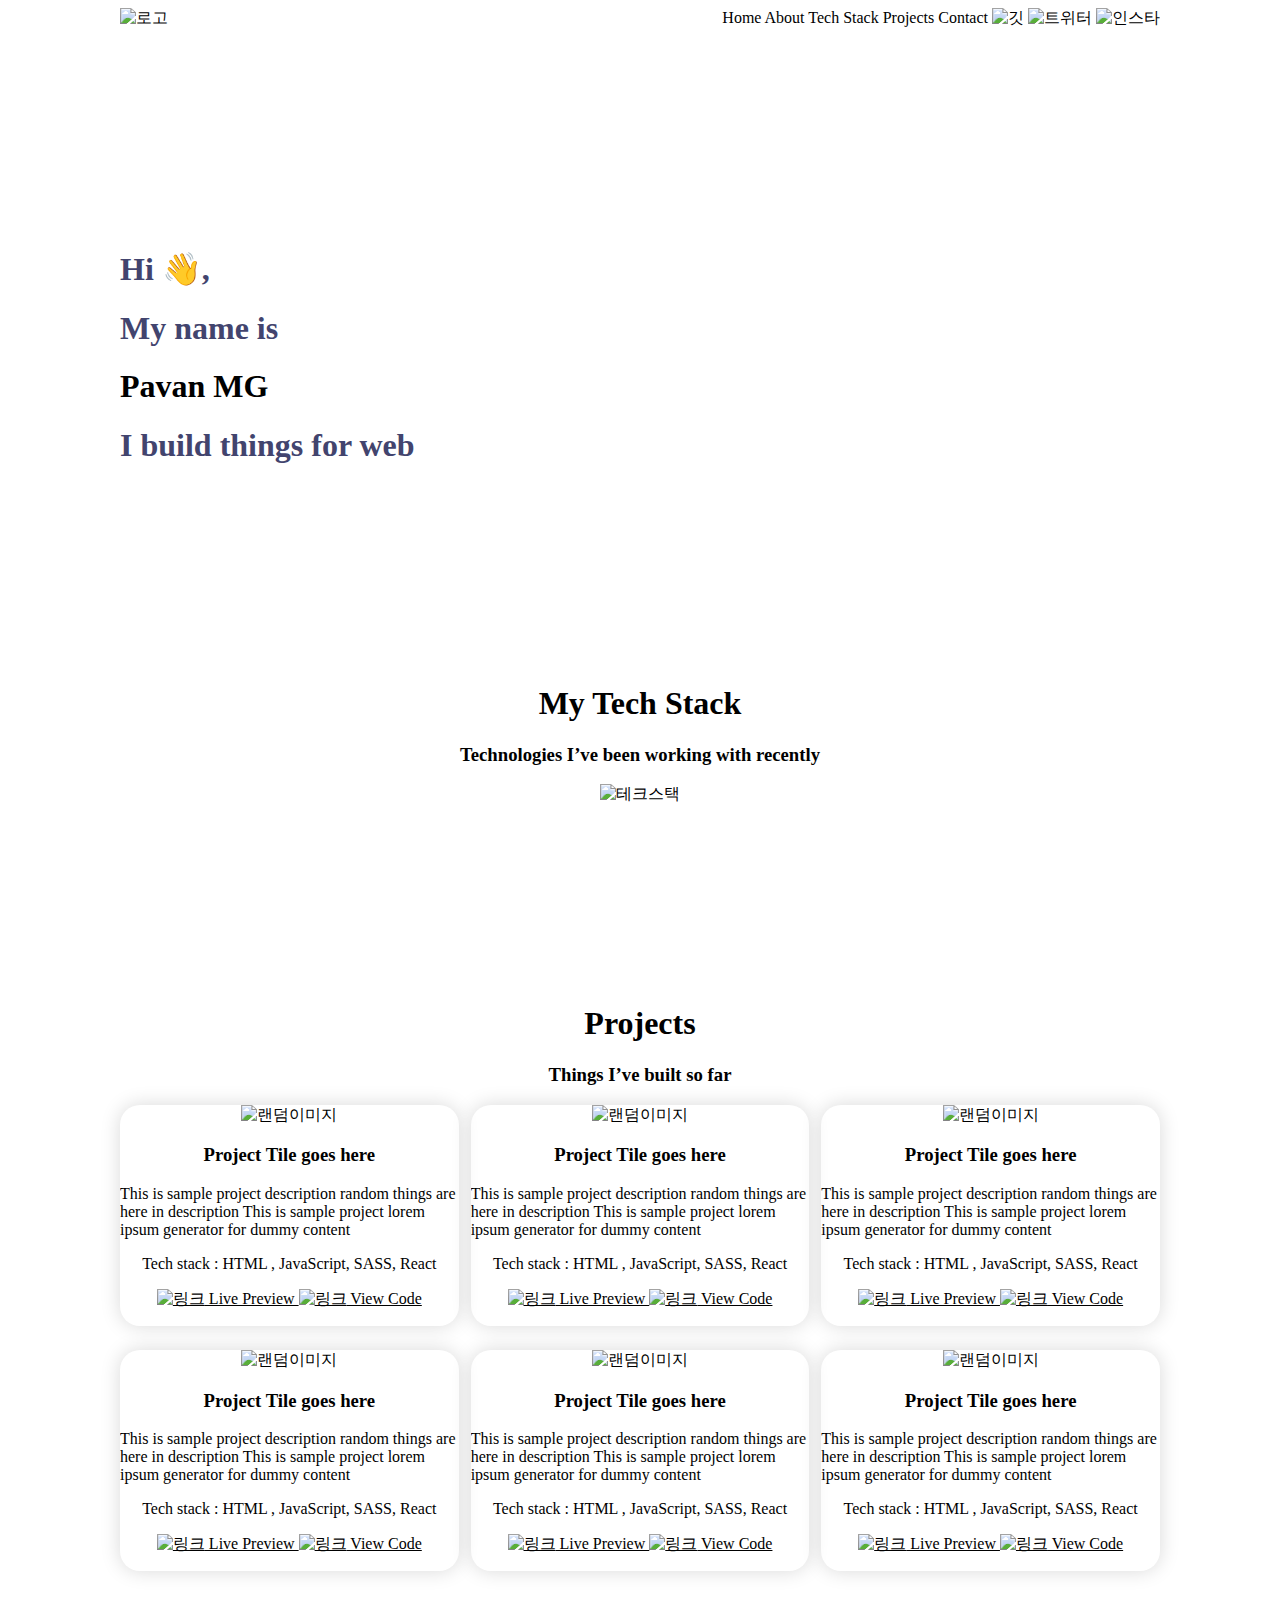
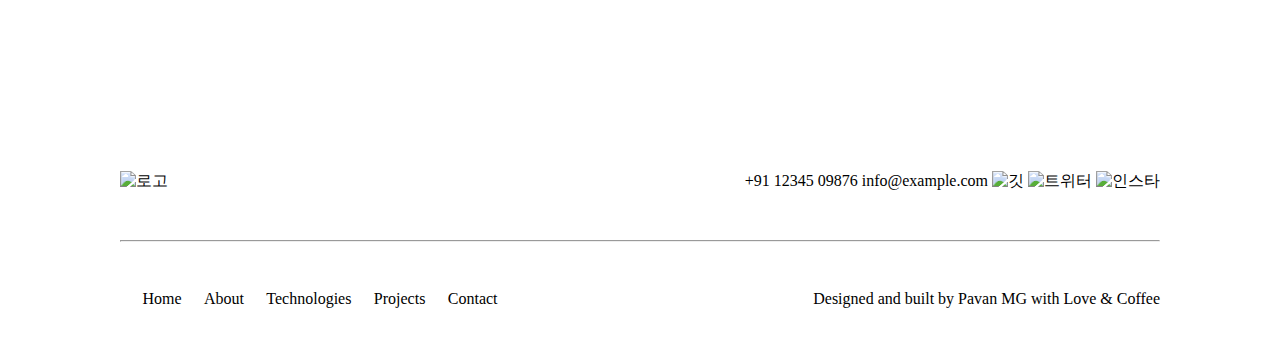
==== page.html @ d66724d2 "feat: 파일 추가" ====
<!DOCTYPE html>
<html lang="en">
<head>
    <meta charset="UTF-8">
    <meta name="viewport" content="width=device-width, initial-scale=1.0">
    <title>Document</title>
</head>
<body style="margin-left: 120px; margin-right: 120px;">
    <header style="display: flex; justify-content: space-between; margin-bottom: 200px;">
        <img src="./img/logo 1.svg" alt="로고" width="80">
        <div>
            <span>Home</span>
            <span>About</span>
            <span>Tech Stack</span>
            <span>Projects</span>
            <span>Contact</span>
            <img src="./img/git.svg" alt="깃">
            <img src="./img/x.svg" alt="트위터">
            <img src="./img/insta.svg" alt="인스타">
        </div>
    </header>


    <div style="display: flex; justify-content: space-between; margin-bottom: 200px;">
        <div>
            <h1 style="color: #42446E;">Hi 👋,</h1>
            <h1 style="color: #42446E;">My name is</h1>
            <h1>Pavan MG</h1>
            <h1 style="color: #42446E;">I build things for web</h1>
        </div>
        <img width="340" style="border-radius: 50%;"
        src="https://s3-alpha-sig.figma.com/img/3e24/9d4a/68ef7bac9b2e7b78919f0e2b2b6995bc?Expires=1714348800&Key-Pair-Id=APKAQ4GOSFWCVNEHN3O4&Signature=GJ-l1TKs~emld2Z2g7AvgX7vAEjUvqpTWVPA8u1bSKotqjNYDnUxBrXH0XPoVCgBJU9A-loURxwFEoaApnAtaVRF7ye1yTvIUcKOawbqTa6-gFftEDAlD6UnDBiOZ1RFEU5bxFCO2A1BJLGhgdHgHB~Eu2LgZorbYoE3scw66t03bxo83ML~RUhCOH2Ua5Bst7EqmC5QfUR7RDnbVjgjxexWRjaT3aInn54K3DDfy9Mh5qUxykj-do2RHKArVWPM4HQY8Rir~0fcCVkLGCPmDAhcgNAKdutv5UJWDbxfhAyijcujglVO2AjV70-vkbNnBfdJ6XnZ9a9iD1igEYH8-Q__" alt="">
    </div>

    <div style="text-align: center; margin-bottom: 200px;">
        <h1>My Tech Stack</h1>
        <h3>Technologies I’ve been working with recently</h3>
        <img src="./img/tech stacks.svg" alt="테크스택" width="1000">
    </div>

    <div style="text-align: center;">
        <h1>Projects</h1>
        <h3>Things I’ve built so far</h3>
        <div style="display: grid; grid-template-columns: 1fr 1fr 1fr; row-gap: 24px; column-gap: 12px; margin-bottom: 200px;">
            <div style="width: 100%; box-shadow: 0px 0px 20px #D9D9D9; border-radius: 20px; overflow:hidden;">
                <img width="100%" height="240px" src="https://source.unsplash.com/random/?programming" alt="랜덤이미지">
                <h3>Project Tile goes here</h3>
                <p style="text-align: left;">This is sample project description random things are here in description This is sample project lorem ipsum generator for dummy content</p>
                <p>Tech stack : HTML , JavaScript, SASS, React</p>
                <p>
                    <a href="#" style="color: black;">
                        <img src="./img/link.svg" alt="링크" width="20">
                        Live Preview
                    </a>
                    <a href="#" style="color: black;">
                        <img src="./img/git.svg" alt="링크" width="20">
                        View Code
                    </a>
                </p>
            </div>
            <div style="width: 100%; box-shadow: 0px 0px 20px #D9D9D9; border-radius: 20px; overflow:hidden;">
                <img width="100%" height="240px" src="https://source.unsplash.com/random/?programming" alt="랜덤이미지">
                <h3>Project Tile goes here</h3>
                <p style="text-align: left;">This is sample project description random things are here in description This is sample project lorem ipsum generator for dummy content</p>
                <p>Tech stack : HTML , JavaScript, SASS, React</p>
                <p>
                    <a href="#" style="color: black;">
                        <img src="./img/link.svg" alt="링크" width="20">
                        Live Preview
                    </a>
                    <a href="#" style="color: black;">
                        <img src="./img/git.svg" alt="링크" width="20">
                        View Code
                    </a>
                </p>
            </div>
            <div style="width: 100%; box-shadow: 0px 0px 20px #D9D9D9; border-radius: 20px; overflow:hidden;">
                <img width="100%" height="240px" src="https://source.unsplash.com/random/?programming" alt="랜덤이미지">
                <h3>Project Tile goes here</h3>
                <p style="text-align: left;">This is sample project description random things are here in description This is sample project lorem ipsum generator for dummy content</p>
                <p>Tech stack : HTML , JavaScript, SASS, React</p>
                <p>
                    <a href="#" style="color: black;">
                        <img src="./img/link.svg" alt="링크" width="20">
                        Live Preview
                    </a>
                    <a href="#" style="color: black;">
                        <img src="./img/git.svg" alt="링크" width="20">
                        View Code
                    </a>
                </p>
            </div>
            <div style="width: 100%; box-shadow: 0px 0px 20px #D9D9D9; border-radius: 20px; overflow:hidden;">
                <img width="100%" height="240px" src="https://source.unsplash.com/random/?programming" alt="랜덤이미지">
                <h3>Project Tile goes here</h3>
                <p style="text-align: left;">This is sample project description random things are here in description This is sample project lorem ipsum generator for dummy content</p>
                <p>Tech stack : HTML , JavaScript, SASS, React</p>
                <p>
                    <a href="#" style="color: black;">
                        <img src="./img/link.svg" alt="링크" width="20">
                        Live Preview
                    </a>
                    <a href="#" style="color: black;">
                        <img src="./img/git.svg" alt="링크" width="20">
                        View Code
                    </a>
                </p>
            </div>
            <div style="width: 100%; box-shadow: 0px 0px 20px #D9D9D9; border-radius: 20px; overflow:hidden;">
                <img width="100%" height="240px" src="https://source.unsplash.com/random/?programming" alt="랜덤이미지">
                <h3>Project Tile goes here</h3>
                <p style="text-align: left;">This is sample project description random things are here in description This is sample project lorem ipsum generator for dummy content</p>
                <p>Tech stack : HTML , JavaScript, SASS, React</p>
                <p>
                    <a href="#" style="color: black;">
                        <img src="./img/link.svg" alt="링크" width="20">
                        Live Preview
                    </a>
                    <a href="#" style="color: black;">
                        <img src="./img/git.svg" alt="링크" width="20">
                        View Code
                    </a>
                </p>
            </div>
            <div style="width: 100%; box-shadow: 0px 0px 20px #D9D9D9; border-radius: 20px; overflow:hidden;">
                <img width="100%" height="240px" src="https://source.unsplash.com/random/?programming" alt="랜덤이미지">
                <h3>Project Tile goes here</h3>
                <p style="text-align: left;">This is sample project description random things are here in description This is sample project lorem ipsum generator for dummy content</p>
                <p>Tech stack : HTML , JavaScript, SASS, React</p>
                <p>
                    <a href="#" style="color: black;">
                        <img src="./img/link.svg" alt="링크" width="20">
                        Live Preview
                    </a>
                    <a href="#" style="color: black;">
                        <img src="./img/git.svg" alt="링크" width="20">
                        View Code
                    </a>
                </p>
            </div>
        </div>
    </div>  

    <footer>
        <div style="display: flex; justify-content: space-between; margin-bottom: 48px;">
            <img src="./img/logo 2.svg" alt="로고" width="80px">
            <div>
                <span>+91 12345 09876</span>
                <span>info@example.com</span>
                <img src="./img/git.svg" alt="깃">
                <img src="./img/x.svg" alt="트위터">
                <img src="./img/insta.svg" alt="인스타">
            </div>
        </div>
        <hr style="margin-bottom: 48px;">
        <div style="display: flex; justify-content: space-between; margin-bottom: 48px;">
            <div style="display: flex; width: 400px; justify-content: space-evenly;">
                <span>Home</span>
                <span>About</span>
                <span>Technologies</span>
                <span>Projects</span>
                <span>Contact</span>
            </div>
            <span>Designed and built by Pavan MG with Love & Coffee</span>
        </div>
    </footer>
</body>
</html>
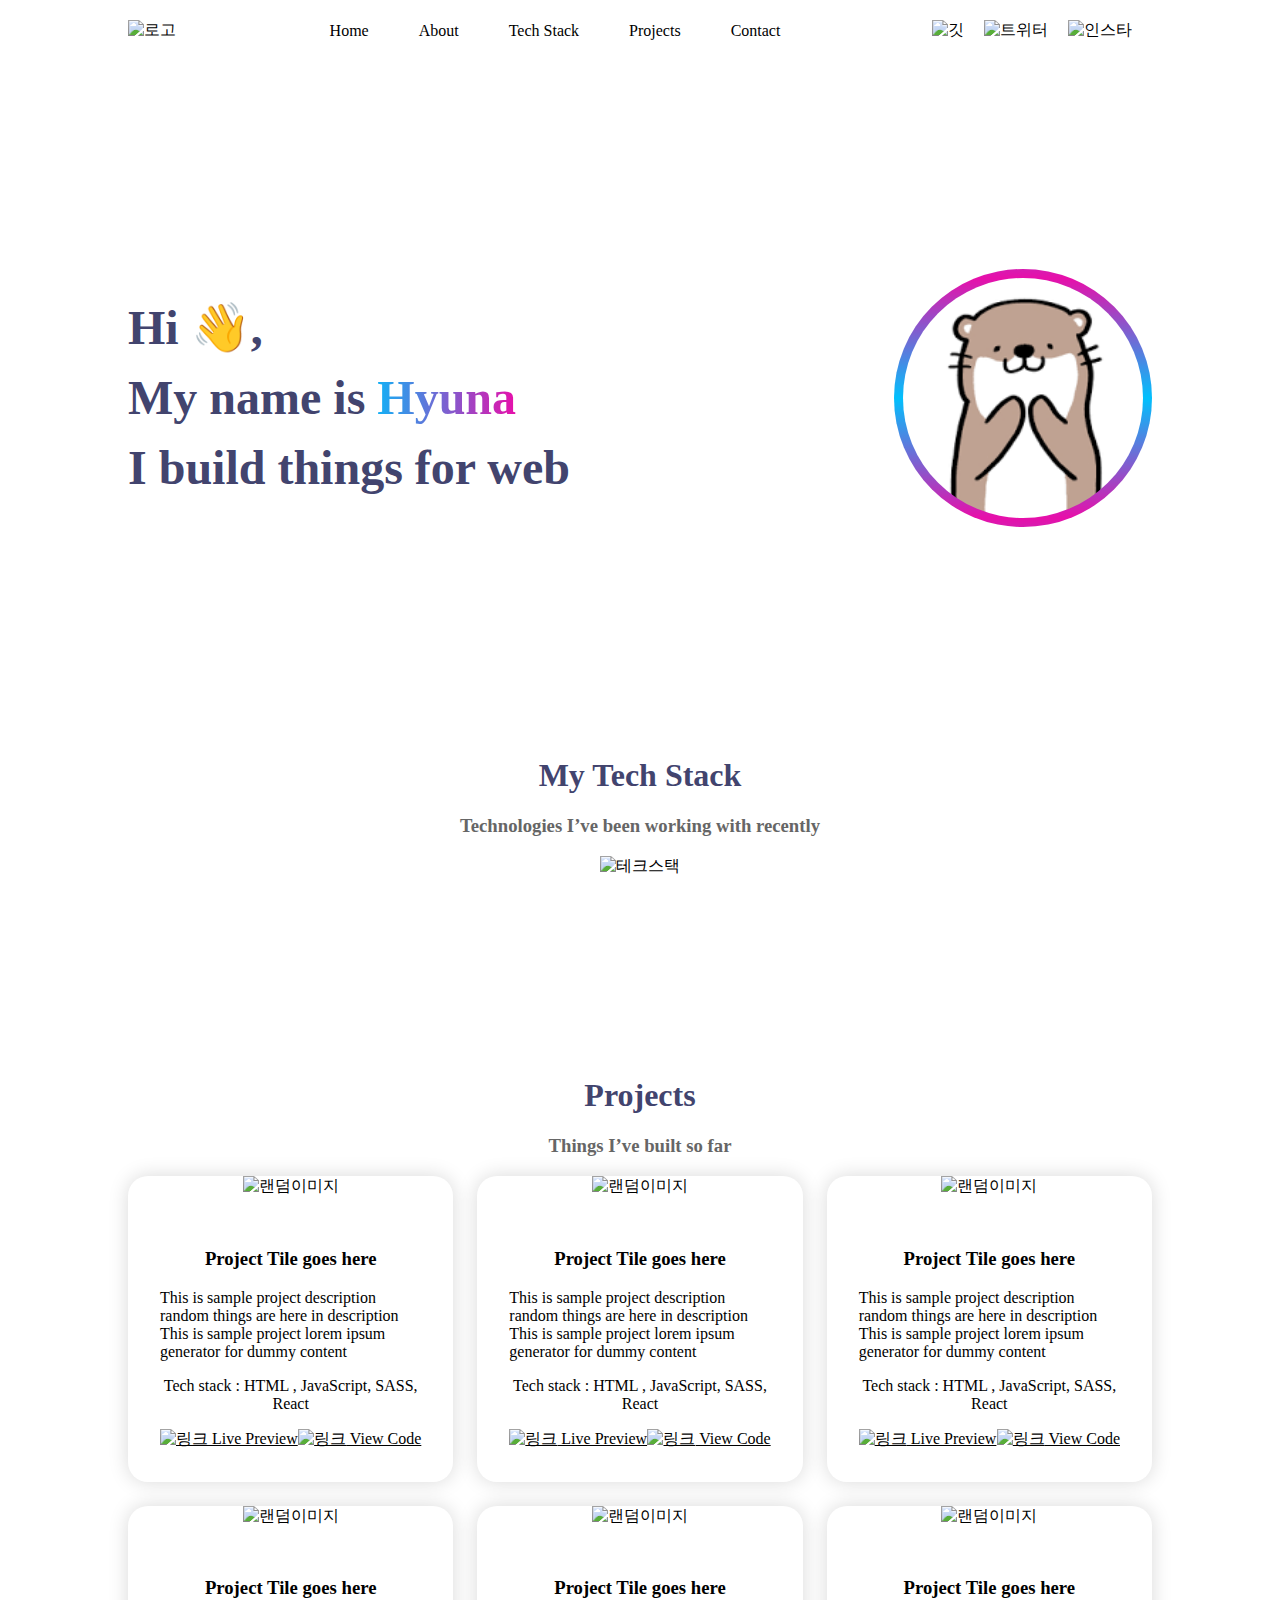
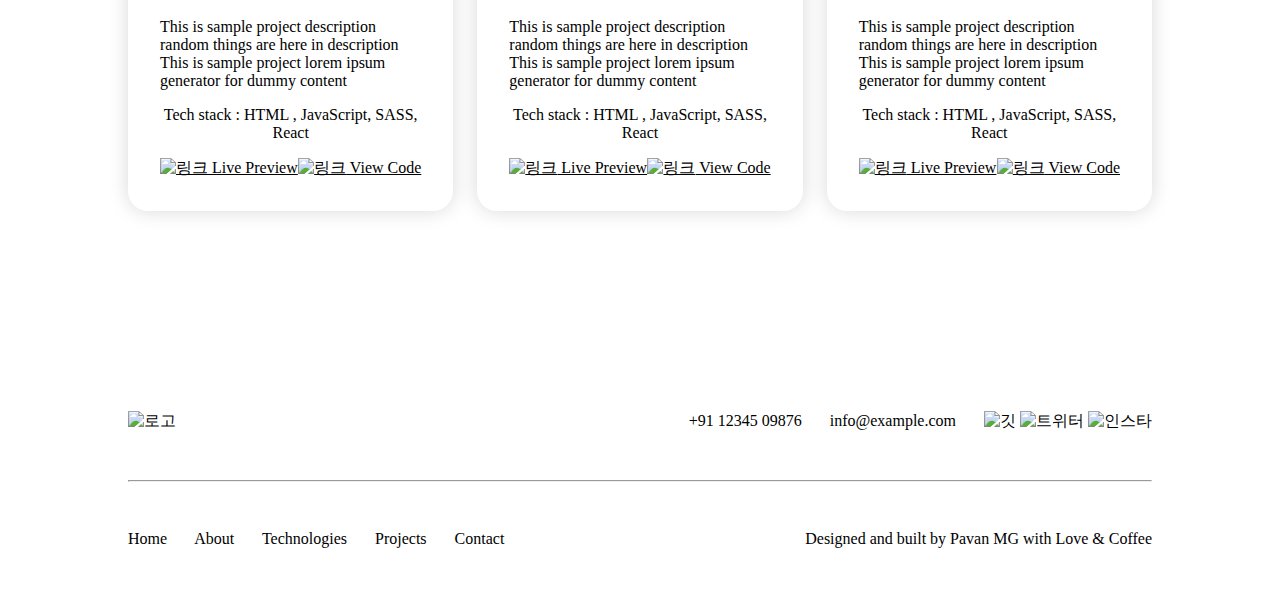
==== commit 3d37f2eb: "design: 프로필 부분 css 적용" ====
--- a/page.html
+++ b/page.html
@@ -1,168 +1,237 @@
 <!DOCTYPE html>
 <html lang="en">
-<head>
-    <meta charset="UTF-8">
-    <meta name="viewport" content="width=device-width, initial-scale=1.0">
-    <title>Document</title>
-</head>
-<body style="margin-left: 120px; margin-right: 120px;">
-    <header style="display: flex; justify-content: space-between; margin-bottom: 200px;">
-        <img src="./img/logo 1.svg" alt="로고" width="80">
+  <head>
+    <meta charset="UTF-8" />
+    <meta name="viewport" content="width=device-width, initial-scale=1.0" />
+    <title>Profile</title>
+    <link rel="stylesheet" href="reset.css" />
+    <link rel="stylesheet" href="page.css" />
+  </head>
+  <body>
+    <header>
+      <img src="./img/logo 1.svg" alt="로고" width="80" />
+      <div>
+        <span>Home</span>
+        <span>About</span>
+        <span>Tech Stack</span>
+        <span>Projects</span>
+        <span>Contact</span>
+      </div>
+      <div>
+        <img src="./img/git.svg" alt="깃" />
+        <img src="./img/x.svg" alt="트위터" />
+        <img src="./img/insta.svg" alt="인스타" />
+      </div>
+    </header>
+
+    <div class="profile">
+      <div>
+        <h1 class="hi">
+          Hi 👋, <br />
+          My name is <span>Hyuna</span> <br />
+          I build things for web
+        </h1>
+      </div>
+      <img src="./img/수달.png" alt="수달" />
+    </div>
+
+    <div class="tech">
+      <h1 class="title">My Tech Stack</h1>
+      <h3 class="des">Technologies I’ve been working with recently</h3>
+      <img src="./img/tech stacks.svg" alt="테크스택" width="1000" />
+    </div>
+
+    <div class="projects">
+      <h1 class="title">Projects</h1>
+      <h3 class="des">Things I’ve built so far</h3>
+      <div class="project">
+        <div class="card">
+          <img
+            width="100%"
+            height="240px"
+            src="https://source.unsplash.com/random/?programming"
+            alt="랜덤이미지"
+          />
+          <div class="content">
+            <h3>Project Tile goes here</h3>
+            <p style="text-align: left">
+              This is sample project description random things are here in
+              description This is sample project lorem ipsum generator for dummy
+              content
+            </p>
+            <p>Tech stack : HTML , JavaScript, SASS, React</p>
+            <div class="links">
+              <a href="#" style="color: black">
+                <img src="./img/link.svg" alt="링크" width="20" />
+                Live Preview
+              </a>
+              <a href="#" style="color: black">
+                <img src="./img/git.svg" alt="링크" width="20" />
+                View Code
+              </a>
+            </div>
+          </div>
+        </div>
+        <div class="card">
+          <img
+            width="100%"
+            height="240px"
+            src="https://source.unsplash.com/random/?programming"
+            alt="랜덤이미지"
+          />
+          <div class="content">
+            <h3>Project Tile goes here</h3>
+            <p style="text-align: left">
+              This is sample project description random things are here in
+              description This is sample project lorem ipsum generator for dummy
+              content
+            </p>
+            <p>Tech stack : HTML , JavaScript, SASS, React</p>
+            <div class="links">
+              <a href="#" style="color: black">
+                <img src="./img/link.svg" alt="링크" width="20" />
+                Live Preview
+              </a>
+              <a href="#" style="color: black">
+                <img src="./img/git.svg" alt="링크" width="20" />
+                View Code
+              </a>
+            </div>
+          </div>
+        </div>
+        <div class="card">
+          <img
+            width="100%"
+            height="240px"
+            src="https://source.unsplash.com/random/?programming"
+            alt="랜덤이미지"
+          />
+          <div class="content">
+            <h3>Project Tile goes here</h3>
+            <p style="text-align: left">
+              This is sample project description random things are here in
+              description This is sample project lorem ipsum generator for dummy
+              content
+            </p>
+            <p>Tech stack : HTML , JavaScript, SASS, React</p>
+            <div class="links">
+              <a href="#" style="color: black">
+                <img src="./img/link.svg" alt="링크" width="20" />
+                Live Preview
+              </a>
+              <a href="#" style="color: black">
+                <img src="./img/git.svg" alt="링크" width="20" />
+                View Code
+              </a>
+            </div>
+          </div>
+        </div>
+        <div class="card">
+          <img
+            width="100%"
+            height="240px"
+            src="https://source.unsplash.com/random/?programming"
+            alt="랜덤이미지"
+          />
+          <div class="content">
+            <h3>Project Tile goes here</h3>
+            <p style="text-align: left">
+              This is sample project description random things are here in
+              description This is sample project lorem ipsum generator for dummy
+              content
+            </p>
+            <p>Tech stack : HTML , JavaScript, SASS, React</p>
+            <div class="links">
+              <a href="#" style="color: black">
+                <img src="./img/link.svg" alt="링크" width="20" />
+                Live Preview
+              </a>
+              <a href="#" style="color: black">
+                <img src="./img/git.svg" alt="링크" width="20" />
+                View Code
+              </a>
+            </div>
+          </div>
+        </div>
+        <div class="card">
+          <img
+            width="100%"
+            height="240px"
+            src="https://source.unsplash.com/random/?programming"
+            alt="랜덤이미지"
+          />
+          <div class="content">
+            <h3>Project Tile goes here</h3>
+            <p style="text-align: left">
+              This is sample project description random things are here in
+              description This is sample project lorem ipsum generator for dummy
+              content
+            </p>
+            <p>Tech stack : HTML , JavaScript, SASS, React</p>
+            <div class="links">
+              <a href="#" style="color: black">
+                <img src="./img/link.svg" alt="링크" width="20" />
+                Live Preview
+              </a>
+              <a href="#" style="color: black">
+                <img src="./img/git.svg" alt="링크" width="20" />
+                View Code
+              </a>
+            </div>
+          </div>
+        </div>
+        <div class="card">
+          <img
+            width="100%"
+            height="240px"
+            src="https://source.unsplash.com/random/?programming"
+            alt="랜덤이미지"
+          />
+          <div class="content">
+            <h3>Project Tile goes here</h3>
+            <p style="text-align: left">
+              This is sample project description random things are here in
+              description This is sample project lorem ipsum generator for dummy
+              content
+            </p>
+            <p>Tech stack : HTML , JavaScript, SASS, React</p>
+            <div class="links">
+              <a href="#" style="color: black">
+                <img src="./img/link.svg" alt="링크" width="20" />
+                Live Preview
+              </a>
+              <a href="#" style="color: black">
+                <img src="./img/git.svg" alt="링크" width="20" />
+                View Code
+              </a>
+            </div>
+          </div>
+        </div>
+      </div>
+    </div>
+
+    <footer>
+      <div class="info">
+        <img src="./img/logo 2.svg" alt="로고" width="80px" />
         <div>
-            <span>Home</span>
-            <span>About</span>
-            <span>Tech Stack</span>
-            <span>Projects</span>
-            <span>Contact</span>
-            <img src="./img/git.svg" alt="깃">
-            <img src="./img/x.svg" alt="트위터">
-            <img src="./img/insta.svg" alt="인스타">
-        </div>
-    </header>
-
-
-    <div style="display: flex; justify-content: space-between; margin-bottom: 200px;">
+          <span>+91 12345 09876</span>
+          <span>info@example.com</span>
+          <img src="./img/git.svg" alt="깃" />
+          <img src="./img/x.svg" alt="트위터" />
+          <img src="./img/insta.svg" alt="인스타" />
+        </div>
+      </div>
+      <hr style="margin-bottom: 48px" />
+      <div class="info">
         <div>
-            <h1 style="color: #42446E;">Hi 👋,</h1>
-            <h1 style="color: #42446E;">My name is</h1>
-            <h1>Pavan MG</h1>
-            <h1 style="color: #42446E;">I build things for web</h1>
-        </div>
-        <img width="340" style="border-radius: 50%;"
-        src="https://s3-alpha-sig.figma.com/img/3e24/9d4a/68ef7bac9b2e7b78919f0e2b2b6995bc?Expires=1714348800&Key-Pair-Id=APKAQ4GOSFWCVNEHN3O4&Signature=GJ-l1TKs~emld2Z2g7AvgX7vAEjUvqpTWVPA8u1bSKotqjNYDnUxBrXH0XPoVCgBJU9A-loURxwFEoaApnAtaVRF7ye1yTvIUcKOawbqTa6-gFftEDAlD6UnDBiOZ1RFEU5bxFCO2A1BJLGhgdHgHB~Eu2LgZorbYoE3scw66t03bxo83ML~RUhCOH2Ua5Bst7EqmC5QfUR7RDnbVjgjxexWRjaT3aInn54K3DDfy9Mh5qUxykj-do2RHKArVWPM4HQY8Rir~0fcCVkLGCPmDAhcgNAKdutv5UJWDbxfhAyijcujglVO2AjV70-vkbNnBfdJ6XnZ9a9iD1igEYH8-Q__" alt="">
-    </div>
-
-    <div style="text-align: center; margin-bottom: 200px;">
-        <h1>My Tech Stack</h1>
-        <h3>Technologies I’ve been working with recently</h3>
-        <img src="./img/tech stacks.svg" alt="테크스택" width="1000">
-    </div>
-
-    <div style="text-align: center;">
-        <h1>Projects</h1>
-        <h3>Things I’ve built so far</h3>
-        <div style="display: grid; grid-template-columns: 1fr 1fr 1fr; row-gap: 24px; column-gap: 12px; margin-bottom: 200px;">
-            <div style="width: 100%; box-shadow: 0px 0px 20px #D9D9D9; border-radius: 20px; overflow:hidden;">
-                <img width="100%" height="240px" src="https://source.unsplash.com/random/?programming" alt="랜덤이미지">
-                <h3>Project Tile goes here</h3>
-                <p style="text-align: left;">This is sample project description random things are here in description This is sample project lorem ipsum generator for dummy content</p>
-                <p>Tech stack : HTML , JavaScript, SASS, React</p>
-                <p>
-                    <a href="#" style="color: black;">
-                        <img src="./img/link.svg" alt="링크" width="20">
-                        Live Preview
-                    </a>
-                    <a href="#" style="color: black;">
-                        <img src="./img/git.svg" alt="링크" width="20">
-                        View Code
-                    </a>
-                </p>
-            </div>
-            <div style="width: 100%; box-shadow: 0px 0px 20px #D9D9D9; border-radius: 20px; overflow:hidden;">
-                <img width="100%" height="240px" src="https://source.unsplash.com/random/?programming" alt="랜덤이미지">
-                <h3>Project Tile goes here</h3>
-                <p style="text-align: left;">This is sample project description random things are here in description This is sample project lorem ipsum generator for dummy content</p>
-                <p>Tech stack : HTML , JavaScript, SASS, React</p>
-                <p>
-                    <a href="#" style="color: black;">
-                        <img src="./img/link.svg" alt="링크" width="20">
-                        Live Preview
-                    </a>
-                    <a href="#" style="color: black;">
-                        <img src="./img/git.svg" alt="링크" width="20">
-                        View Code
-                    </a>
-                </p>
-            </div>
-            <div style="width: 100%; box-shadow: 0px 0px 20px #D9D9D9; border-radius: 20px; overflow:hidden;">
-                <img width="100%" height="240px" src="https://source.unsplash.com/random/?programming" alt="랜덤이미지">
-                <h3>Project Tile goes here</h3>
-                <p style="text-align: left;">This is sample project description random things are here in description This is sample project lorem ipsum generator for dummy content</p>
-                <p>Tech stack : HTML , JavaScript, SASS, React</p>
-                <p>
-                    <a href="#" style="color: black;">
-                        <img src="./img/link.svg" alt="링크" width="20">
-                        Live Preview
-                    </a>
-                    <a href="#" style="color: black;">
-                        <img src="./img/git.svg" alt="링크" width="20">
-                        View Code
-                    </a>
-                </p>
-            </div>
-            <div style="width: 100%; box-shadow: 0px 0px 20px #D9D9D9; border-radius: 20px; overflow:hidden;">
-                <img width="100%" height="240px" src="https://source.unsplash.com/random/?programming" alt="랜덤이미지">
-                <h3>Project Tile goes here</h3>
-                <p style="text-align: left;">This is sample project description random things are here in description This is sample project lorem ipsum generator for dummy content</p>
-                <p>Tech stack : HTML , JavaScript, SASS, React</p>
-                <p>
-                    <a href="#" style="color: black;">
-                        <img src="./img/link.svg" alt="링크" width="20">
-                        Live Preview
-                    </a>
-                    <a href="#" style="color: black;">
-                        <img src="./img/git.svg" alt="링크" width="20">
-                        View Code
-                    </a>
-                </p>
-            </div>
-            <div style="width: 100%; box-shadow: 0px 0px 20px #D9D9D9; border-radius: 20px; overflow:hidden;">
-                <img width="100%" height="240px" src="https://source.unsplash.com/random/?programming" alt="랜덤이미지">
-                <h3>Project Tile goes here</h3>
-                <p style="text-align: left;">This is sample project description random things are here in description This is sample project lorem ipsum generator for dummy content</p>
-                <p>Tech stack : HTML , JavaScript, SASS, React</p>
-                <p>
-                    <a href="#" style="color: black;">
-                        <img src="./img/link.svg" alt="링크" width="20">
-                        Live Preview
-                    </a>
-                    <a href="#" style="color: black;">
-                        <img src="./img/git.svg" alt="링크" width="20">
-                        View Code
-                    </a>
-                </p>
-            </div>
-            <div style="width: 100%; box-shadow: 0px 0px 20px #D9D9D9; border-radius: 20px; overflow:hidden;">
-                <img width="100%" height="240px" src="https://source.unsplash.com/random/?programming" alt="랜덤이미지">
-                <h3>Project Tile goes here</h3>
-                <p style="text-align: left;">This is sample project description random things are here in description This is sample project lorem ipsum generator for dummy content</p>
-                <p>Tech stack : HTML , JavaScript, SASS, React</p>
-                <p>
-                    <a href="#" style="color: black;">
-                        <img src="./img/link.svg" alt="링크" width="20">
-                        Live Preview
-                    </a>
-                    <a href="#" style="color: black;">
-                        <img src="./img/git.svg" alt="링크" width="20">
-                        View Code
-                    </a>
-                </p>
-            </div>
-        </div>
-    </div>  
-
-    <footer>
-        <div style="display: flex; justify-content: space-between; margin-bottom: 48px;">
-            <img src="./img/logo 2.svg" alt="로고" width="80px">
-            <div>
-                <span>+91 12345 09876</span>
-                <span>info@example.com</span>
-                <img src="./img/git.svg" alt="깃">
-                <img src="./img/x.svg" alt="트위터">
-                <img src="./img/insta.svg" alt="인스타">
-            </div>
-        </div>
-        <hr style="margin-bottom: 48px;">
-        <div style="display: flex; justify-content: space-between; margin-bottom: 48px;">
-            <div style="display: flex; width: 400px; justify-content: space-evenly;">
-                <span>Home</span>
-                <span>About</span>
-                <span>Technologies</span>
-                <span>Projects</span>
-                <span>Contact</span>
-            </div>
-            <span>Designed and built by Pavan MG with Love & Coffee</span>
-        </div>
+          <span>Home</span>
+          <span>About</span>
+          <span>Technologies</span>
+          <span>Projects</span>
+          <span>Contact</span>
+        </div>
+        <span>Designed and built by Pavan MG with Love & Coffee</span>
+      </div>
     </footer>
-</body>
-</html>+  </body>
+</html>
--- a/page.css
+++ b/page.css
@@ -0,0 +1,107 @@
+body {
+  margin-left: 10%;
+  margin-right: 10%;
+}
+
+header {
+  width: 100%;
+  display: flex;
+  justify-content: space-between;
+  flex-wrap: wrap;
+  margin-bottom: 20px;
+  margin-top: 20px;
+}
+
+header div {
+  display: flex;
+  align-items: center;
+}
+
+header img {
+  margin-right: 20px;
+}
+
+header span {
+  margin-right: 50px;
+  font-weight: 500;
+}
+
+.profile {
+  display: flex;
+  justify-content: space-between;
+  align-items: center;
+  padding: 200px 0;
+}
+
+.profile img {
+  border-radius: 50%;
+  border: 9px solid transparent;
+  background-image: linear-gradient(to bottom, #e70faa, #00c0fd, #e70faa);
+  width: 240px;
+  height: 240px;
+  object-fit: cover;
+}
+
+.hi {
+  color: #42446e;
+  font-weight: 700;
+  font-size: 48px;
+  line-height: 70px;
+}
+
+.hi span {
+  background: linear-gradient(to right, #13b0f5, #e70faa);
+  -webkit-background-clip: text;
+  -webkit-text-fill-color: transparent;
+}
+
+.tech {
+  text-align: center;
+  margin-bottom: 200px;
+}
+
+.projects {
+  text-align: center;
+}
+
+.project {
+  display: grid;
+  grid-template-columns: 1fr 1fr 1fr;
+  row-gap: 24px;
+  column-gap: 24px;
+  margin-bottom: 200px;
+}
+
+.card {
+  width: 100%;
+  box-shadow: 0px 0px 20px #d9d9d9;
+  border-radius: 20px;
+  overflow: hidden;
+}
+
+.links {
+  display: flex;
+  justify-content: space-between;
+}
+
+.content {
+  padding: 32px;
+}
+
+.info {
+  display: flex;
+  justify-content: space-between;
+  margin-bottom: 48px;
+}
+
+.info div span {
+  margin-right: 24px;
+}
+
+.title {
+  color: #42446e;
+}
+
+.des {
+  color: #666666;
+}
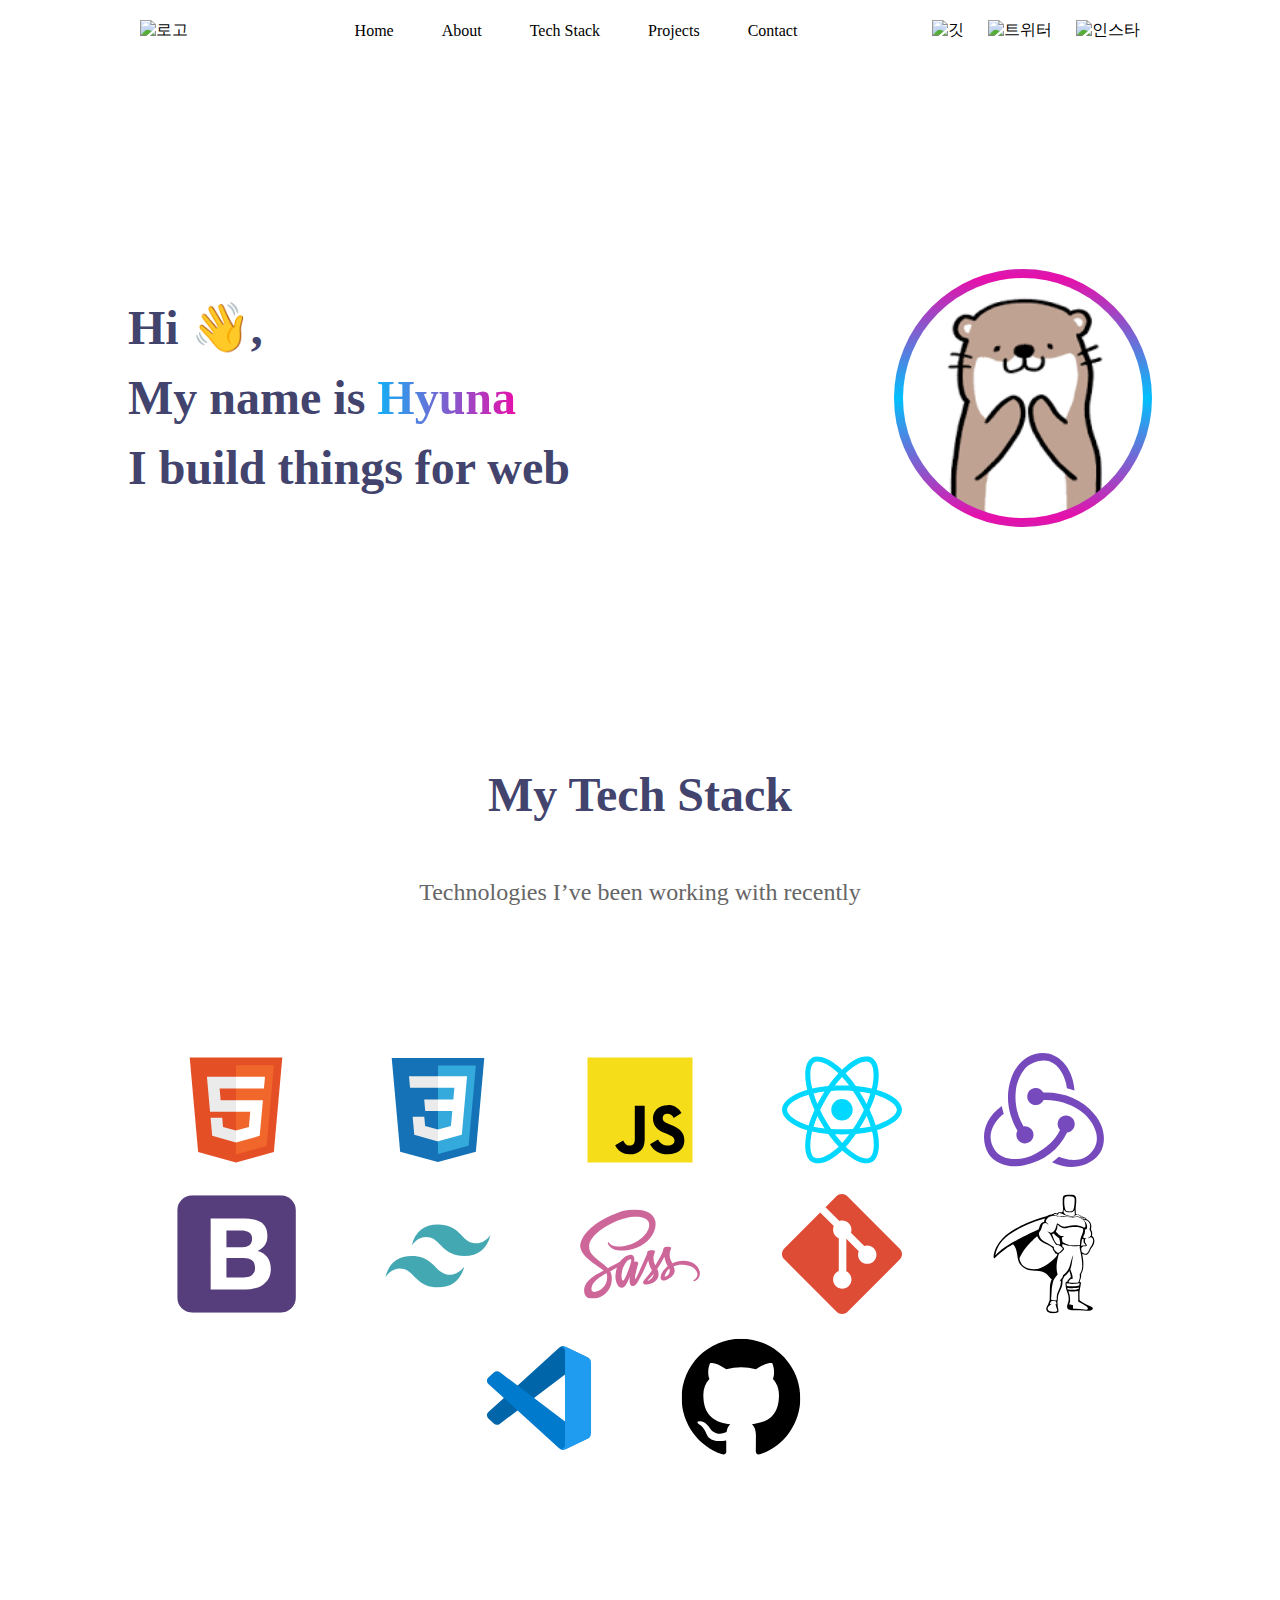
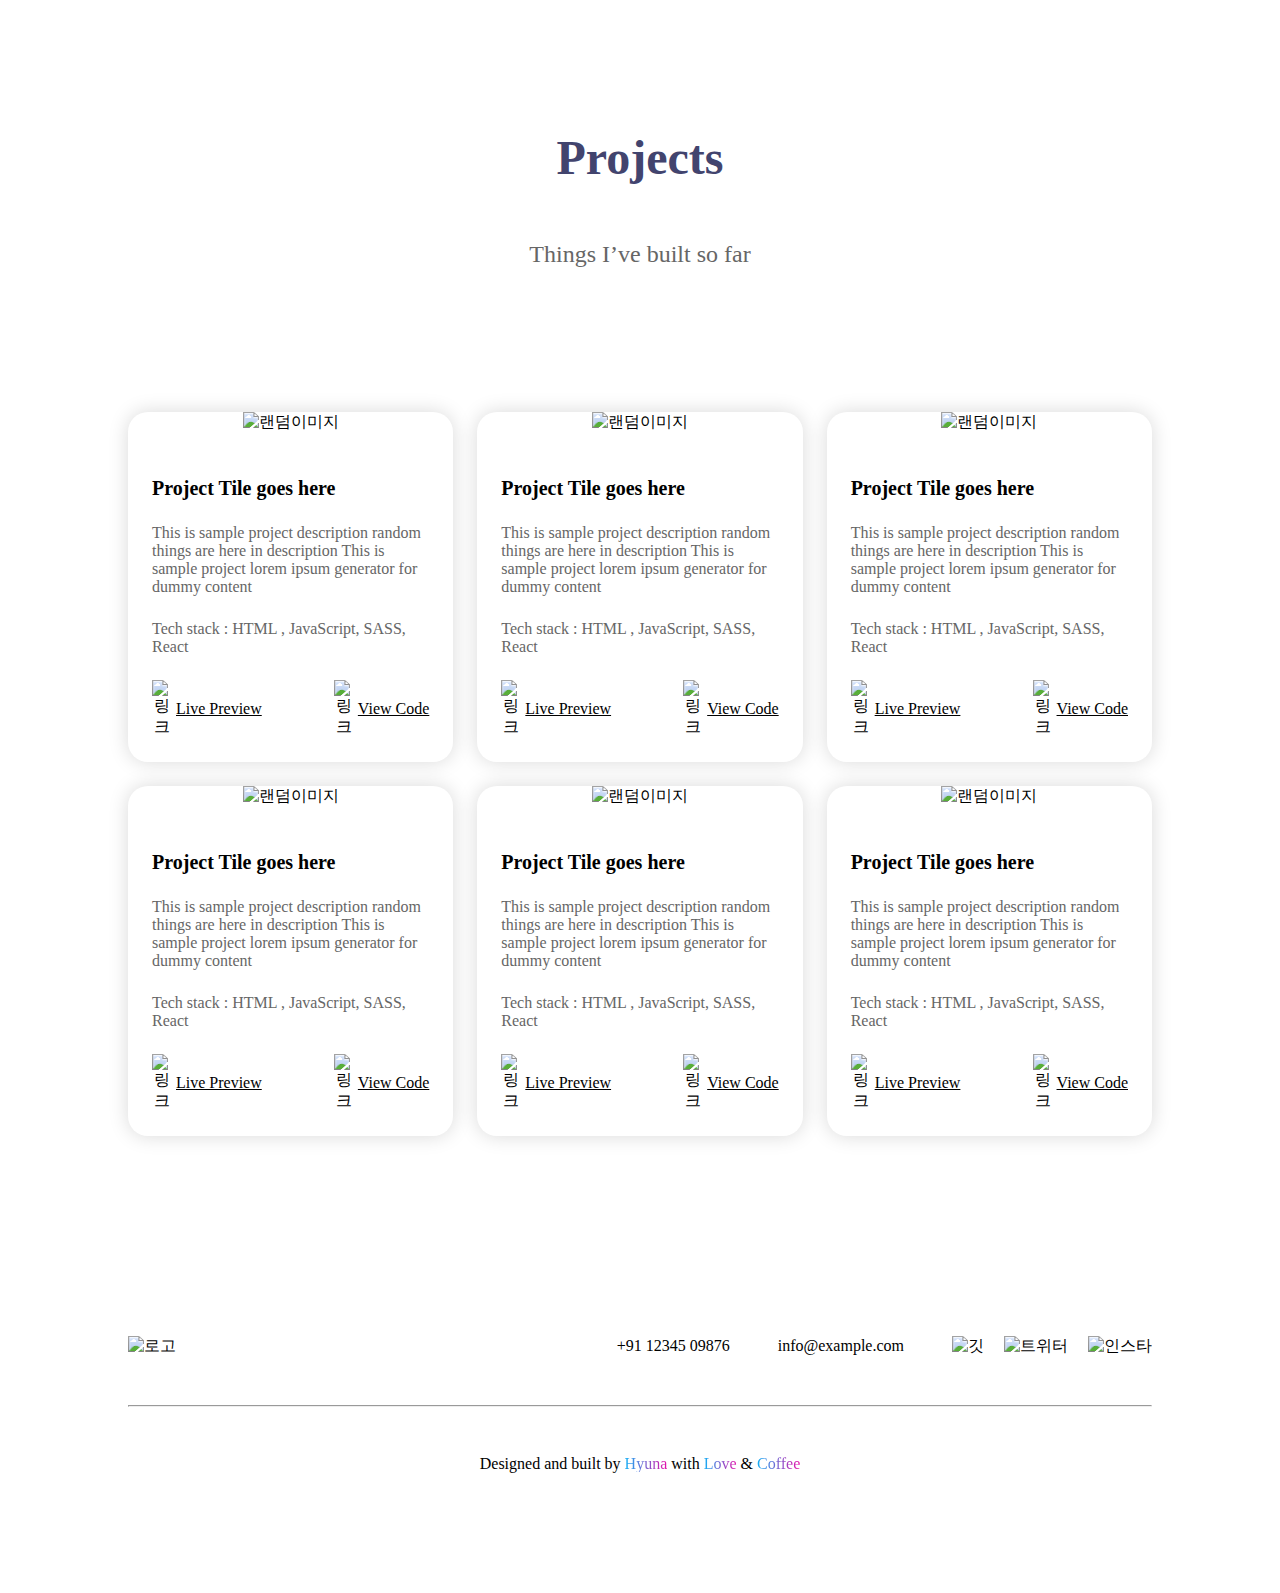
==== commit 32b6b65d: "design: footer 부분 적용" ====
--- a/page.html
+++ b/page.html
@@ -38,7 +38,20 @@
     <div class="tech">
       <h1 class="title">My Tech Stack</h1>
       <h3 class="des">Technologies I’ve been working with recently</h3>
-      <img src="./img/tech stacks.svg" alt="테크스택" width="1000" />
+      <div class="stackimg">
+        <img src="./img/tech-stack-1.svg" alt="1" />
+        <img src="./img/tech-stack-2.svg" alt="2" />
+        <img src="./img/tech-stack-3.svg" alt="3" />
+        <img src="./img/tech-stack-4.svg" alt="4" />
+        <img src="./img/tech-stack-5.svg" alt="5" />
+        <img src="./img/tech-stack-6.svg" alt="6" />
+        <img src="./img/tech-stack-7.svg" alt="7" />
+        <img src="./img/tech-stack-8.svg" alt="8" />
+        <img src="./img/tech-stack-9.svg" alt="9" />
+        <img src="./img/tech-stack-10.svg" alt="10" />
+        <img src="./img/tech-stack-11.svg" alt="11" />
+        <img src="./img/tech-stack-12.svg" alt="12" />
+      </div>
     </div>
 
     <div class="projects">
@@ -53,157 +66,157 @@
             alt="랜덤이미지"
           />
           <div class="content">
-            <h3>Project Tile goes here</h3>
-            <p style="text-align: left">
-              This is sample project description random things are here in
-              description This is sample project lorem ipsum generator for dummy
-              content
-            </p>
-            <p>Tech stack : HTML , JavaScript, SASS, React</p>
-            <div class="links">
-              <a href="#" style="color: black">
-                <img src="./img/link.svg" alt="링크" width="20" />
-                Live Preview
-              </a>
-              <a href="#" style="color: black">
-                <img src="./img/git.svg" alt="링크" width="20" />
-                View Code
-              </a>
-            </div>
-          </div>
-        </div>
-        <div class="card">
-          <img
-            width="100%"
-            height="240px"
-            src="https://source.unsplash.com/random/?programming"
-            alt="랜덤이미지"
-          />
-          <div class="content">
-            <h3>Project Tile goes here</h3>
-            <p style="text-align: left">
-              This is sample project description random things are here in
-              description This is sample project lorem ipsum generator for dummy
-              content
-            </p>
-            <p>Tech stack : HTML , JavaScript, SASS, React</p>
-            <div class="links">
-              <a href="#" style="color: black">
-                <img src="./img/link.svg" alt="링크" width="20" />
-                Live Preview
-              </a>
-              <a href="#" style="color: black">
-                <img src="./img/git.svg" alt="링크" width="20" />
-                View Code
-              </a>
-            </div>
-          </div>
-        </div>
-        <div class="card">
-          <img
-            width="100%"
-            height="240px"
-            src="https://source.unsplash.com/random/?programming"
-            alt="랜덤이미지"
-          />
-          <div class="content">
-            <h3>Project Tile goes here</h3>
-            <p style="text-align: left">
-              This is sample project description random things are here in
-              description This is sample project lorem ipsum generator for dummy
-              content
-            </p>
-            <p>Tech stack : HTML , JavaScript, SASS, React</p>
-            <div class="links">
-              <a href="#" style="color: black">
-                <img src="./img/link.svg" alt="링크" width="20" />
-                Live Preview
-              </a>
-              <a href="#" style="color: black">
-                <img src="./img/git.svg" alt="링크" width="20" />
-                View Code
-              </a>
-            </div>
-          </div>
-        </div>
-        <div class="card">
-          <img
-            width="100%"
-            height="240px"
-            src="https://source.unsplash.com/random/?programming"
-            alt="랜덤이미지"
-          />
-          <div class="content">
-            <h3>Project Tile goes here</h3>
-            <p style="text-align: left">
-              This is sample project description random things are here in
-              description This is sample project lorem ipsum generator for dummy
-              content
-            </p>
-            <p>Tech stack : HTML , JavaScript, SASS, React</p>
-            <div class="links">
-              <a href="#" style="color: black">
-                <img src="./img/link.svg" alt="링크" width="20" />
-                Live Preview
-              </a>
-              <a href="#" style="color: black">
-                <img src="./img/git.svg" alt="링크" width="20" />
-                View Code
-              </a>
-            </div>
-          </div>
-        </div>
-        <div class="card">
-          <img
-            width="100%"
-            height="240px"
-            src="https://source.unsplash.com/random/?programming"
-            alt="랜덤이미지"
-          />
-          <div class="content">
-            <h3>Project Tile goes here</h3>
-            <p style="text-align: left">
-              This is sample project description random things are here in
-              description This is sample project lorem ipsum generator for dummy
-              content
-            </p>
-            <p>Tech stack : HTML , JavaScript, SASS, React</p>
-            <div class="links">
-              <a href="#" style="color: black">
-                <img src="./img/link.svg" alt="링크" width="20" />
-                Live Preview
-              </a>
-              <a href="#" style="color: black">
-                <img src="./img/git.svg" alt="링크" width="20" />
-                View Code
-              </a>
-            </div>
-          </div>
-        </div>
-        <div class="card">
-          <img
-            width="100%"
-            height="240px"
-            src="https://source.unsplash.com/random/?programming"
-            alt="랜덤이미지"
-          />
-          <div class="content">
-            <h3>Project Tile goes here</h3>
-            <p style="text-align: left">
-              This is sample project description random things are here in
-              description This is sample project lorem ipsum generator for dummy
-              content
-            </p>
-            <p>Tech stack : HTML , JavaScript, SASS, React</p>
-            <div class="links">
-              <a href="#" style="color: black">
-                <img src="./img/link.svg" alt="링크" width="20" />
-                Live Preview
-              </a>
-              <a href="#" style="color: black">
-                <img src="./img/git.svg" alt="링크" width="20" />
-                View Code
-              </a>
+            <p class="contenttitle">Project Tile goes here</p>
+            <p class="contentdes">
+              This is sample project description random things are here in
+              description This is sample project lorem ipsum generator for dummy
+              content
+            </p>
+            <p class="contentts">Tech stack : HTML , JavaScript, SASS, React</p>
+            <div class="links">
+              <div>
+                <img src="./img/link.svg" alt="링크" width="20" />
+                <a href="#" style="color: black"> Live Preview </a>
+              </div>
+              <div>
+                <img src="./img/git.svg" alt="링크" width="20" />
+                <a href="#" style="color: black"> View Code </a>
+              </div>
+            </div>
+          </div>
+        </div>
+        <div class="card">
+          <img
+            width="100%"
+            height="240px"
+            src="https://source.unsplash.com/random/?programming"
+            alt="랜덤이미지"
+          />
+          <div class="content">
+            <p class="contenttitle">Project Tile goes here</p>
+            <p class="contentdes">
+              This is sample project description random things are here in
+              description This is sample project lorem ipsum generator for dummy
+              content
+            </p>
+            <p class="contentts">Tech stack : HTML , JavaScript, SASS, React</p>
+            <div class="links">
+              <div>
+                <img src="./img/link.svg" alt="링크" width="20" />
+                <a href="#" style="color: black"> Live Preview </a>
+              </div>
+              <div>
+                <img src="./img/git.svg" alt="링크" width="20" />
+                <a href="#" style="color: black"> View Code </a>
+              </div>
+            </div>
+          </div>
+        </div>
+        <div class="card">
+          <img
+            width="100%"
+            height="240px"
+            src="https://source.unsplash.com/random/?programming"
+            alt="랜덤이미지"
+          />
+          <div class="content">
+            <p class="contenttitle">Project Tile goes here</p>
+            <p class="contentdes">
+              This is sample project description random things are here in
+              description This is sample project lorem ipsum generator for dummy
+              content
+            </p>
+            <p class="contentts">Tech stack : HTML , JavaScript, SASS, React</p>
+            <div class="links">
+              <div>
+                <img src="./img/link.svg" alt="링크" width="20" />
+                <a href="#" style="color: black"> Live Preview </a>
+              </div>
+              <div>
+                <img src="./img/git.svg" alt="링크" width="20" />
+                <a href="#" style="color: black"> View Code </a>
+              </div>
+            </div>
+          </div>
+        </div>
+        <div class="card">
+          <img
+            width="100%"
+            height="240px"
+            src="https://source.unsplash.com/random/?programming"
+            alt="랜덤이미지"
+          />
+          <div class="content">
+            <p class="contenttitle">Project Tile goes here</p>
+            <p class="contentdes">
+              This is sample project description random things are here in
+              description This is sample project lorem ipsum generator for dummy
+              content
+            </p>
+            <p class="contentts">Tech stack : HTML , JavaScript, SASS, React</p>
+            <div class="links">
+              <div>
+                <img src="./img/link.svg" alt="링크" width="20" />
+                <a href="#" style="color: black"> Live Preview </a>
+              </div>
+              <div>
+                <img src="./img/git.svg" alt="링크" width="20" />
+                <a href="#" style="color: black"> View Code </a>
+              </div>
+            </div>
+          </div>
+        </div>
+        <div class="card">
+          <img
+            width="100%"
+            height="240px"
+            src="https://source.unsplash.com/random/?programming"
+            alt="랜덤이미지"
+          />
+          <div class="content">
+            <p class="contenttitle">Project Tile goes here</p>
+            <p class="contentdes">
+              This is sample project description random things are here in
+              description This is sample project lorem ipsum generator for dummy
+              content
+            </p>
+            <p class="contentts">Tech stack : HTML , JavaScript, SASS, React</p>
+            <div class="links">
+              <div>
+                <img src="./img/link.svg" alt="링크" width="20" />
+                <a href="#" style="color: black"> Live Preview </a>
+              </div>
+              <div>
+                <img src="./img/git.svg" alt="링크" width="20" />
+                <a href="#" style="color: black"> View Code </a>
+              </div>
+            </div>
+          </div>
+        </div>
+        <div class="card">
+          <img
+            width="100%"
+            height="240px"
+            src="https://source.unsplash.com/random/?programming"
+            alt="랜덤이미지"
+          />
+          <div class="content">
+            <p class="contenttitle">Project Tile goes here</p>
+            <p class="contentdes">
+              This is sample project description random things are here in
+              description This is sample project lorem ipsum generator for dummy
+              content
+            </p>
+            <p class="contentts">Tech stack : HTML , JavaScript, SASS, React</p>
+            <div class="links">
+              <div>
+                <img src="./img/link.svg" alt="링크" width="20" />
+                <a href="#" style="color: black"> Live Preview </a>
+              </div>
+              <div>
+                <img src="./img/git.svg" alt="링크" width="20" />
+                <a href="#" style="color: black"> View Code </a>
+              </div>
             </div>
           </div>
         </div>
@@ -216,21 +229,19 @@
         <div>
           <span>+91 12345 09876</span>
           <span>info@example.com</span>
-          <img src="./img/git.svg" alt="깃" />
-          <img src="./img/x.svg" alt="트위터" />
-          <img src="./img/insta.svg" alt="인스타" />
+          <div>
+            <img src="./img/git.svg" alt="깃" />
+            <img src="./img/x.svg" alt="트위터" />
+            <img src="./img/insta.svg" alt="인스타" />
+          </div>
         </div>
       </div>
       <hr style="margin-bottom: 48px" />
-      <div class="info">
-        <div>
-          <span>Home</span>
-          <span>About</span>
-          <span>Technologies</span>
-          <span>Projects</span>
-          <span>Contact</span>
-        </div>
-        <span>Designed and built by Pavan MG with Love & Coffee</span>
+      <div class="last">
+        <p>
+          Designed and built by <span>Hyuna</span> with <span>Love</span> &
+          <span>Coffee</span>
+        </p>
       </div>
     </footer>
   </body>
--- a/page.css
+++ b/page.css
@@ -1,6 +1,18 @@
+@font-face {
+  font-family: "Pretendard-Regular";
+  src: url("https://cdn.jsdelivr.net/gh/Project-Noonnu/noonfonts_2107@1.1/Pretendard-Regular.woff")
+    format("woff");
+  font-weight: 400;
+  font-style: normal;
+}
+
 body {
   margin-left: 10%;
   margin-right: 10%;
+}
+
+body * {
+  font-family: "Pretendard-Regular";
 }
 
 header {
@@ -18,11 +30,11 @@
 }
 
 header img {
-  margin-right: 20px;
+  margin: 0 12px;
 }
 
 header span {
-  margin-right: 50px;
+  margin: 0 24px;
   font-weight: 500;
 }
 
@@ -57,7 +69,20 @@
 
 .tech {
   text-align: center;
-  margin-bottom: 200px;
+  padding-bottom: 240px;
+}
+
+.stackimg {
+  display: flex;
+  justify-content: center;
+  flex-wrap: wrap;
+  gap: 8%;
+  row-gap: 24px;
+}
+
+.stackimg img {
+  width: 120px;
+  height: 120px;
 }
 
 .projects {
@@ -84,8 +109,34 @@
   justify-content: space-between;
 }
 
+.links div {
+  display: flex;
+  align-items: center;
+  gap: 4px;
+}
+
 .content {
-  padding: 32px;
+  padding: 24px;
+}
+
+.content p {
+  text-align: left;
+  margin-bottom: 24px;
+}
+
+.contenttitle {
+  font-weight: 600;
+  font-size: 20px;
+}
+
+.contentdes {
+  color: #666666;
+  font-weight: 300;
+}
+
+.contentts {
+  color: #666666;
+  font-weight: 400;
 }
 
 .info {
@@ -94,14 +145,40 @@
   margin-bottom: 48px;
 }
 
+.info div {
+  display: flex;
+  align-items: center;
+}
+
+.info div div {
+  gap: 20px;
+}
+
 .info div span {
-  margin-right: 24px;
+  margin-right: 48px;
 }
 
 .title {
   color: #42446e;
+  font-weight: 700;
+  font-size: 48px;
+  padding-bottom: 24px;
 }
 
 .des {
   color: #666666;
+  font-weight: 400;
+  font-size: 24px;
+  padding-bottom: 120px;
 }
+
+.last {
+  text-align: center;
+  margin-bottom: 120px;
+}
+
+.last span {
+  background: linear-gradient(to right, #13b0f5, #e70faa);
+  -webkit-background-clip: text;
+  -webkit-text-fill-color: transparent;
+}
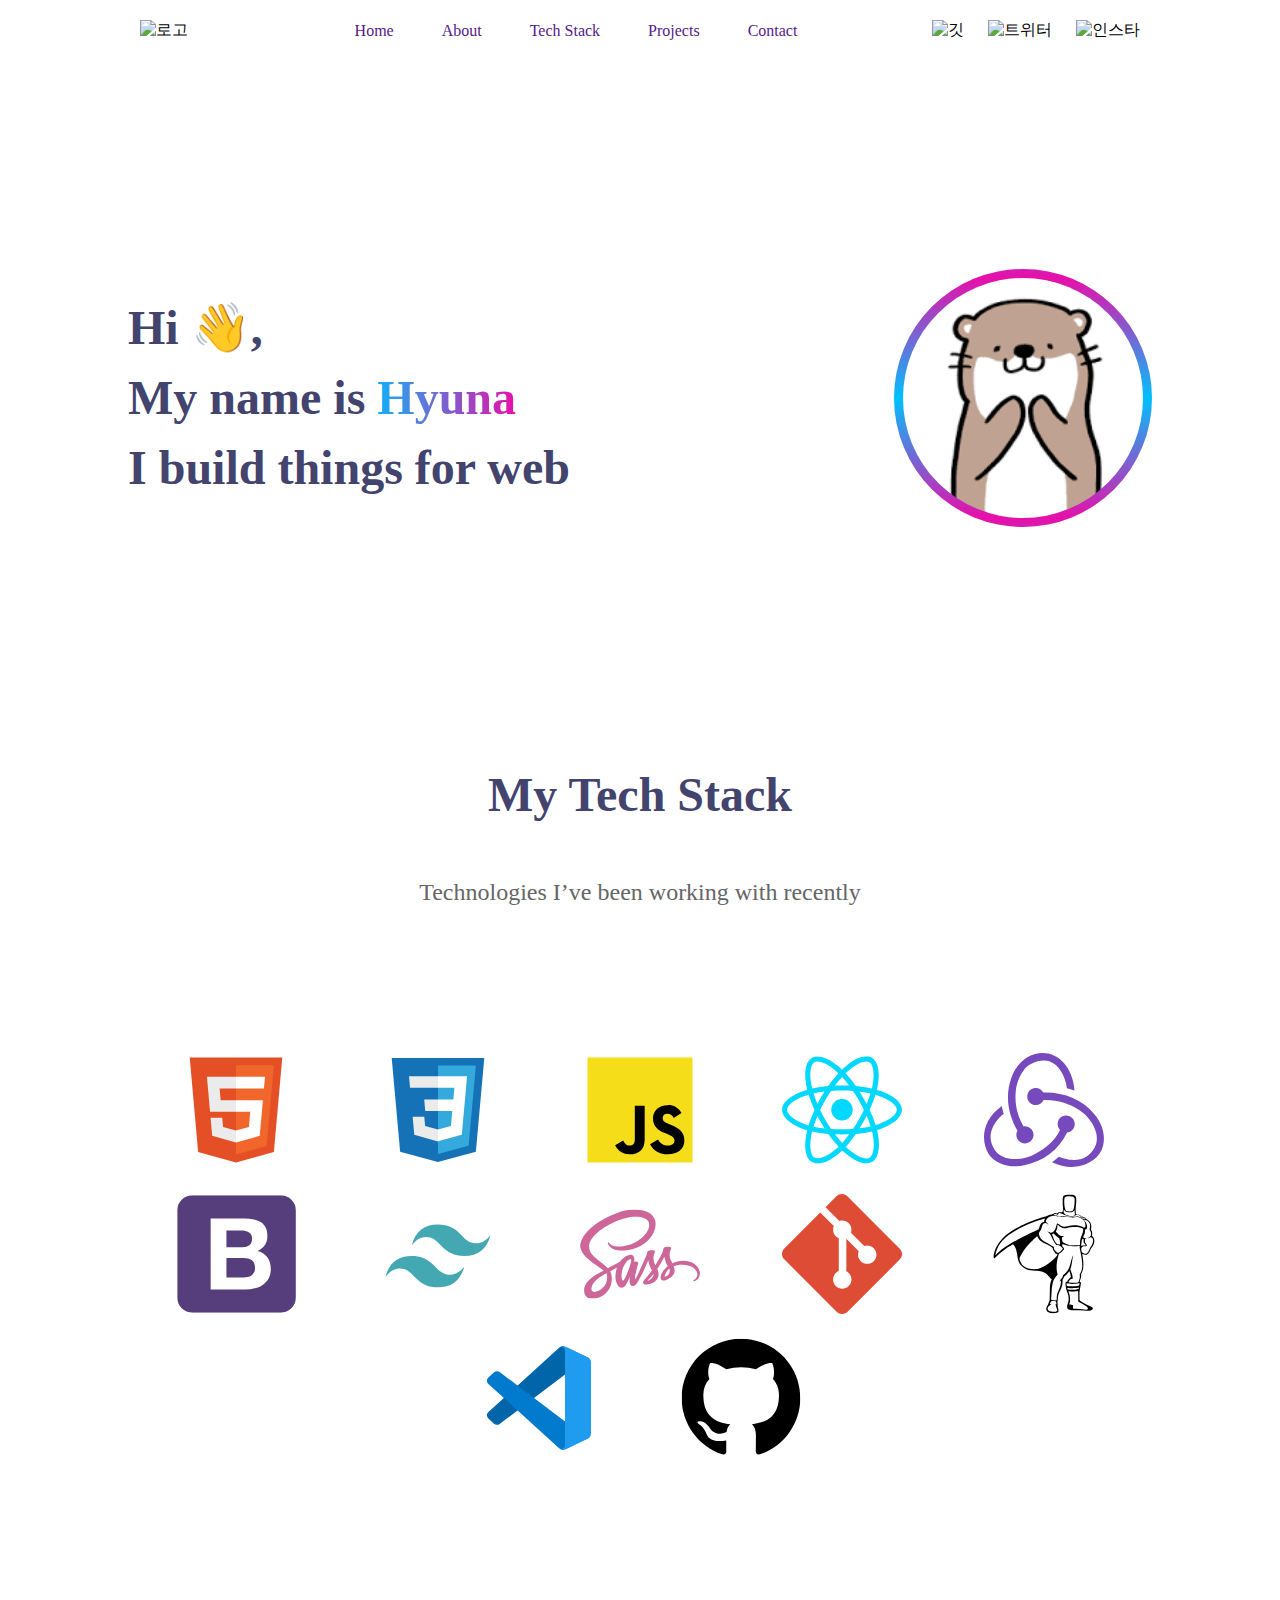
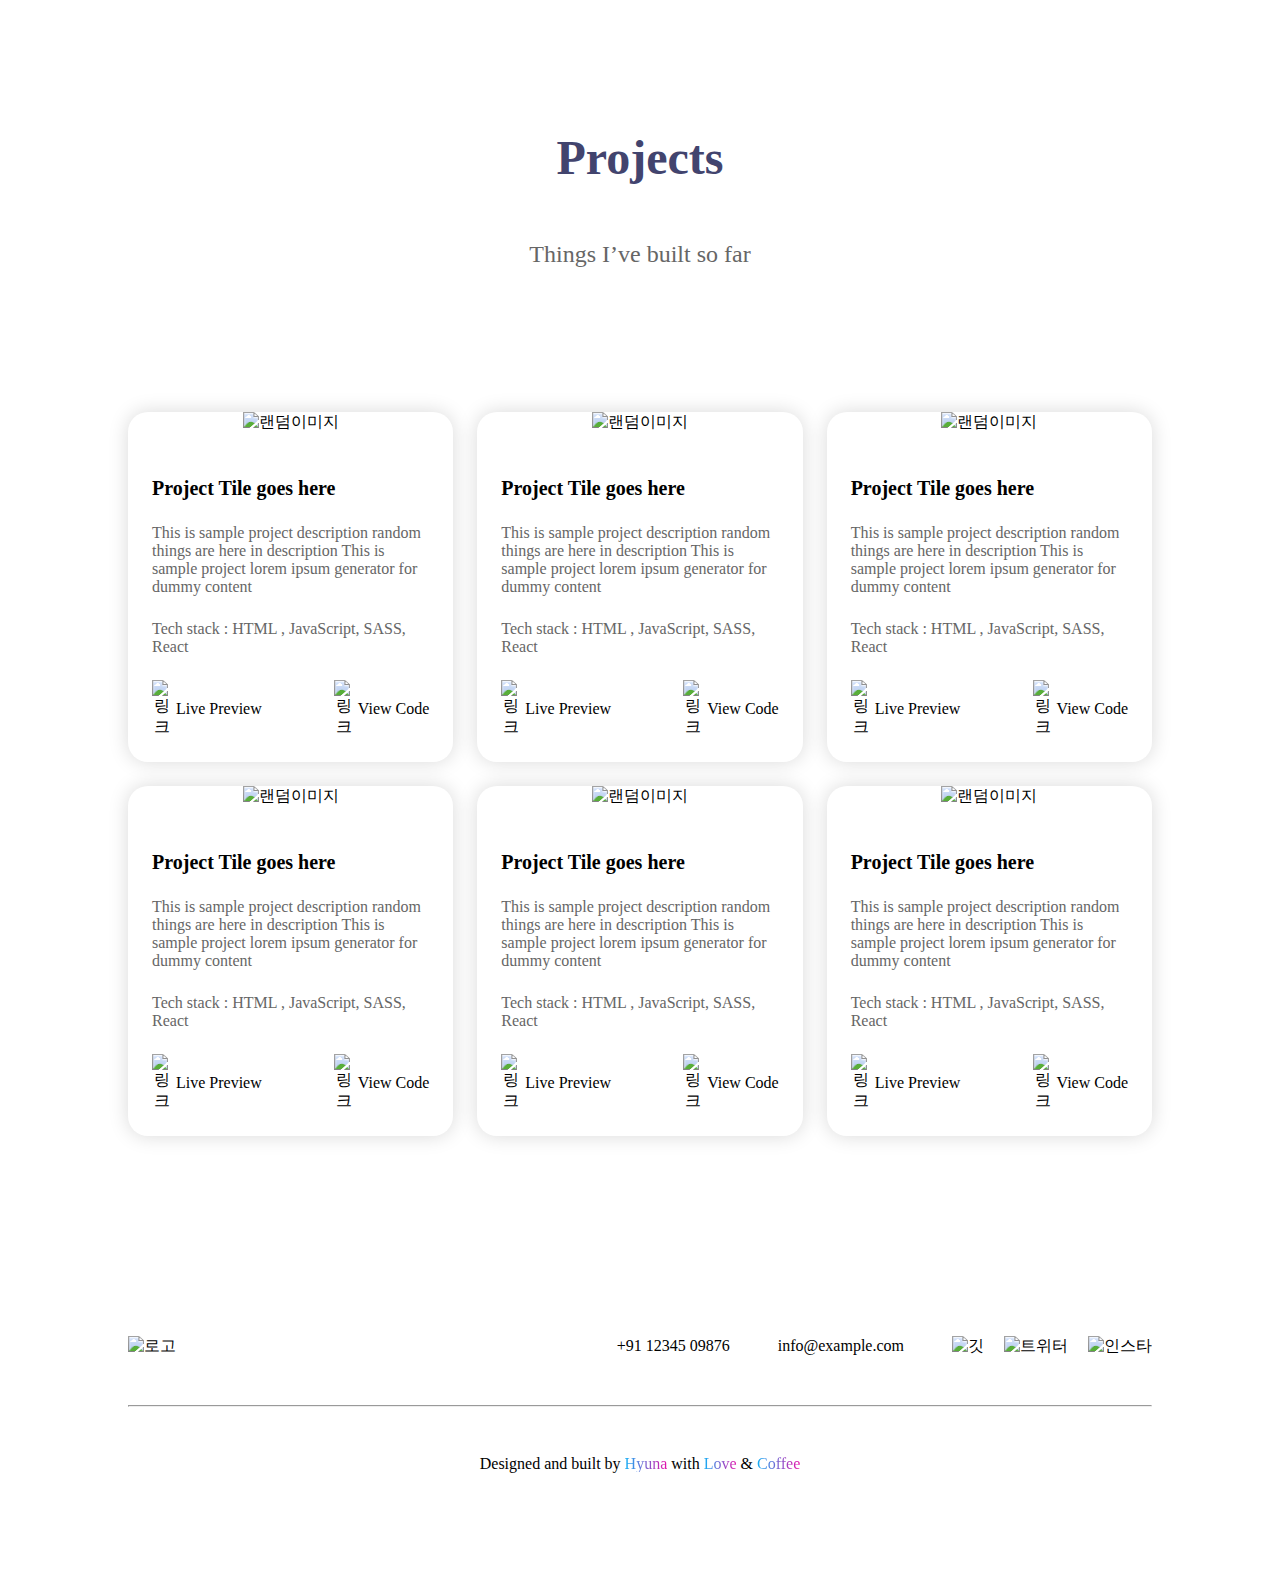
==== commit a1c7fed7: "design: a tag css 적용" ====
--- a/page.html
+++ b/page.html
@@ -11,11 +11,11 @@
     <header>
       <img src="./img/logo 1.svg" alt="로고" width="80" />
       <div>
-        <span>Home</span>
-        <span>About</span>
-        <span>Tech Stack</span>
-        <span>Projects</span>
-        <span>Contact</span>
+        <span><a href="">Home</a></span>
+        <span><a href="">About</a></span>
+        <span><a href="">Tech Stack</a></span>
+        <span><a href="">Projects</a></span>
+        <span><a href="">Contact</a></span>
       </div>
       <div>
         <img src="./img/git.svg" alt="깃" />
--- a/page.css
+++ b/page.css
@@ -182,3 +182,14 @@
   -webkit-background-clip: text;
   -webkit-text-fill-color: transparent;
 }
+
+a:link {
+  color: #666666;
+  text-decoration: none;
+}
+
+a:hover {
+  background: linear-gradient(to right, #13b0f5, #e70faa);
+  -webkit-background-clip: text;
+  -webkit-text-fill-color: transparent;
+}
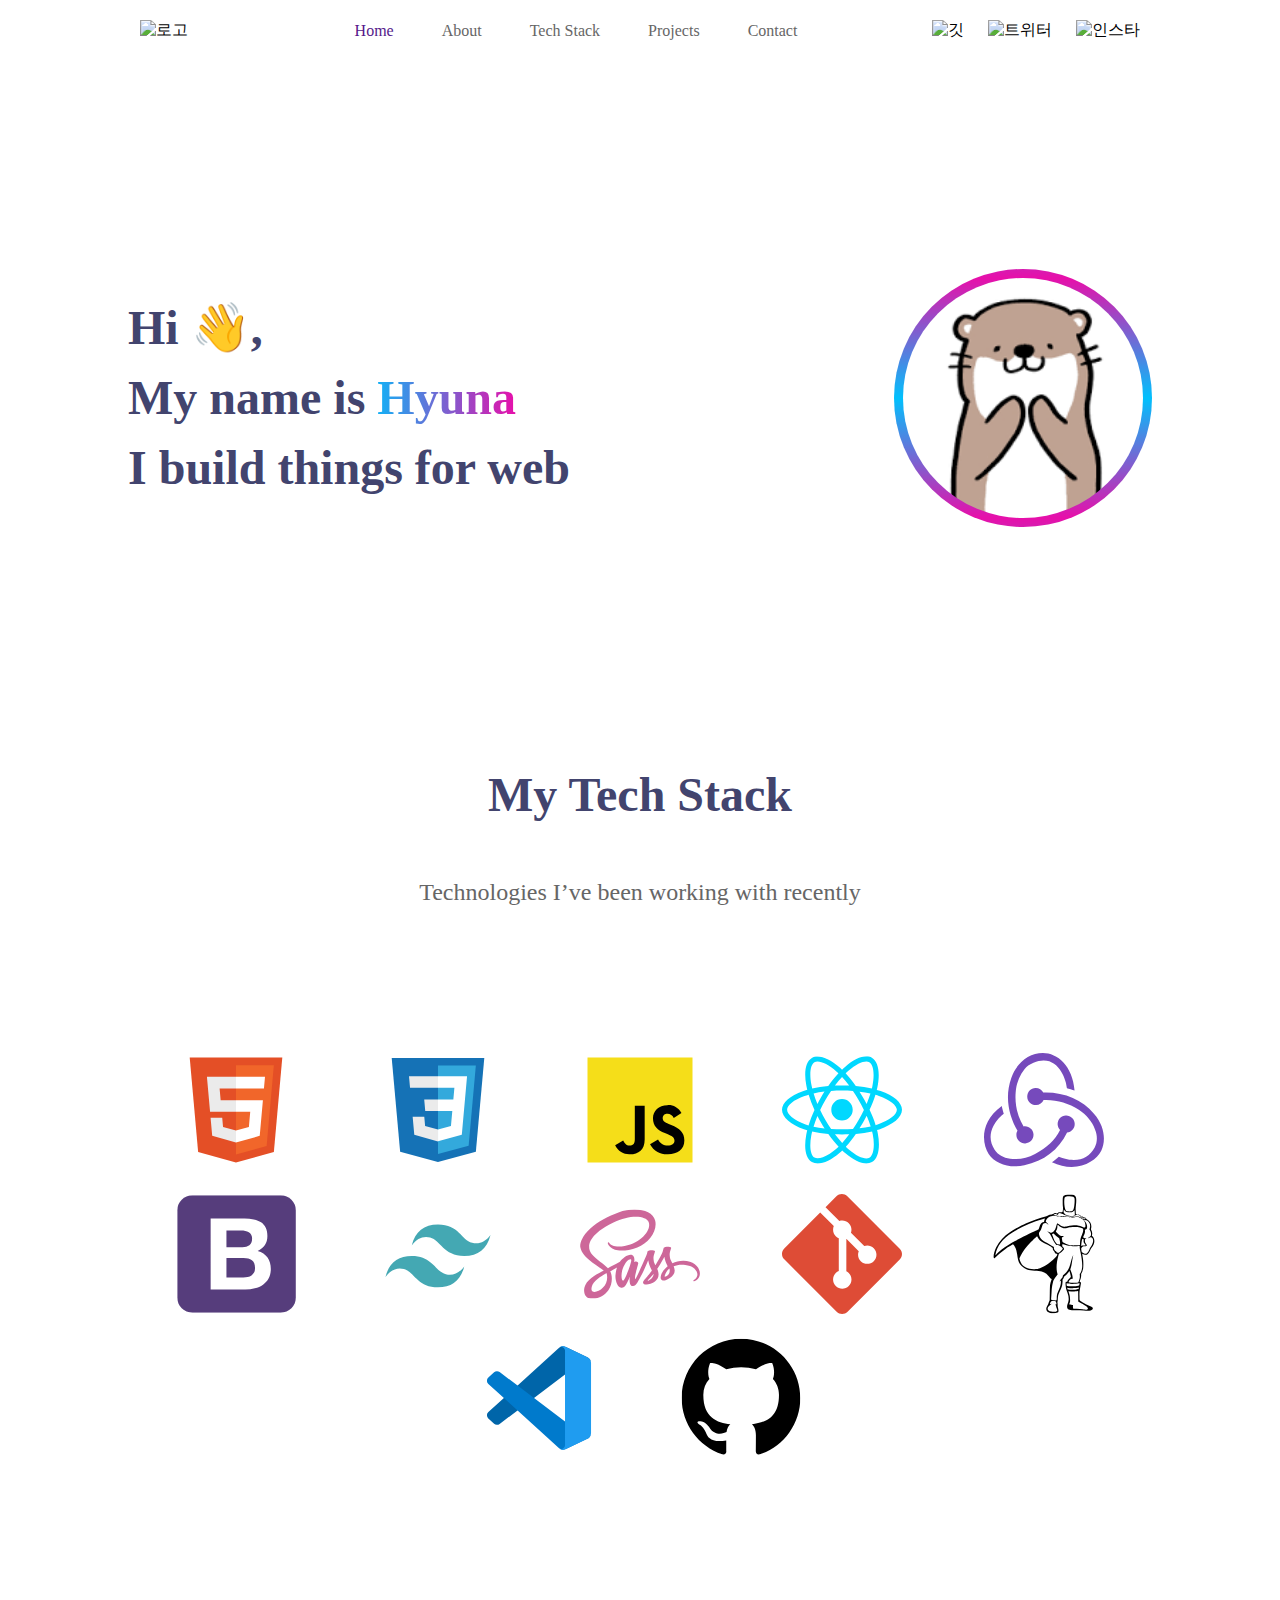
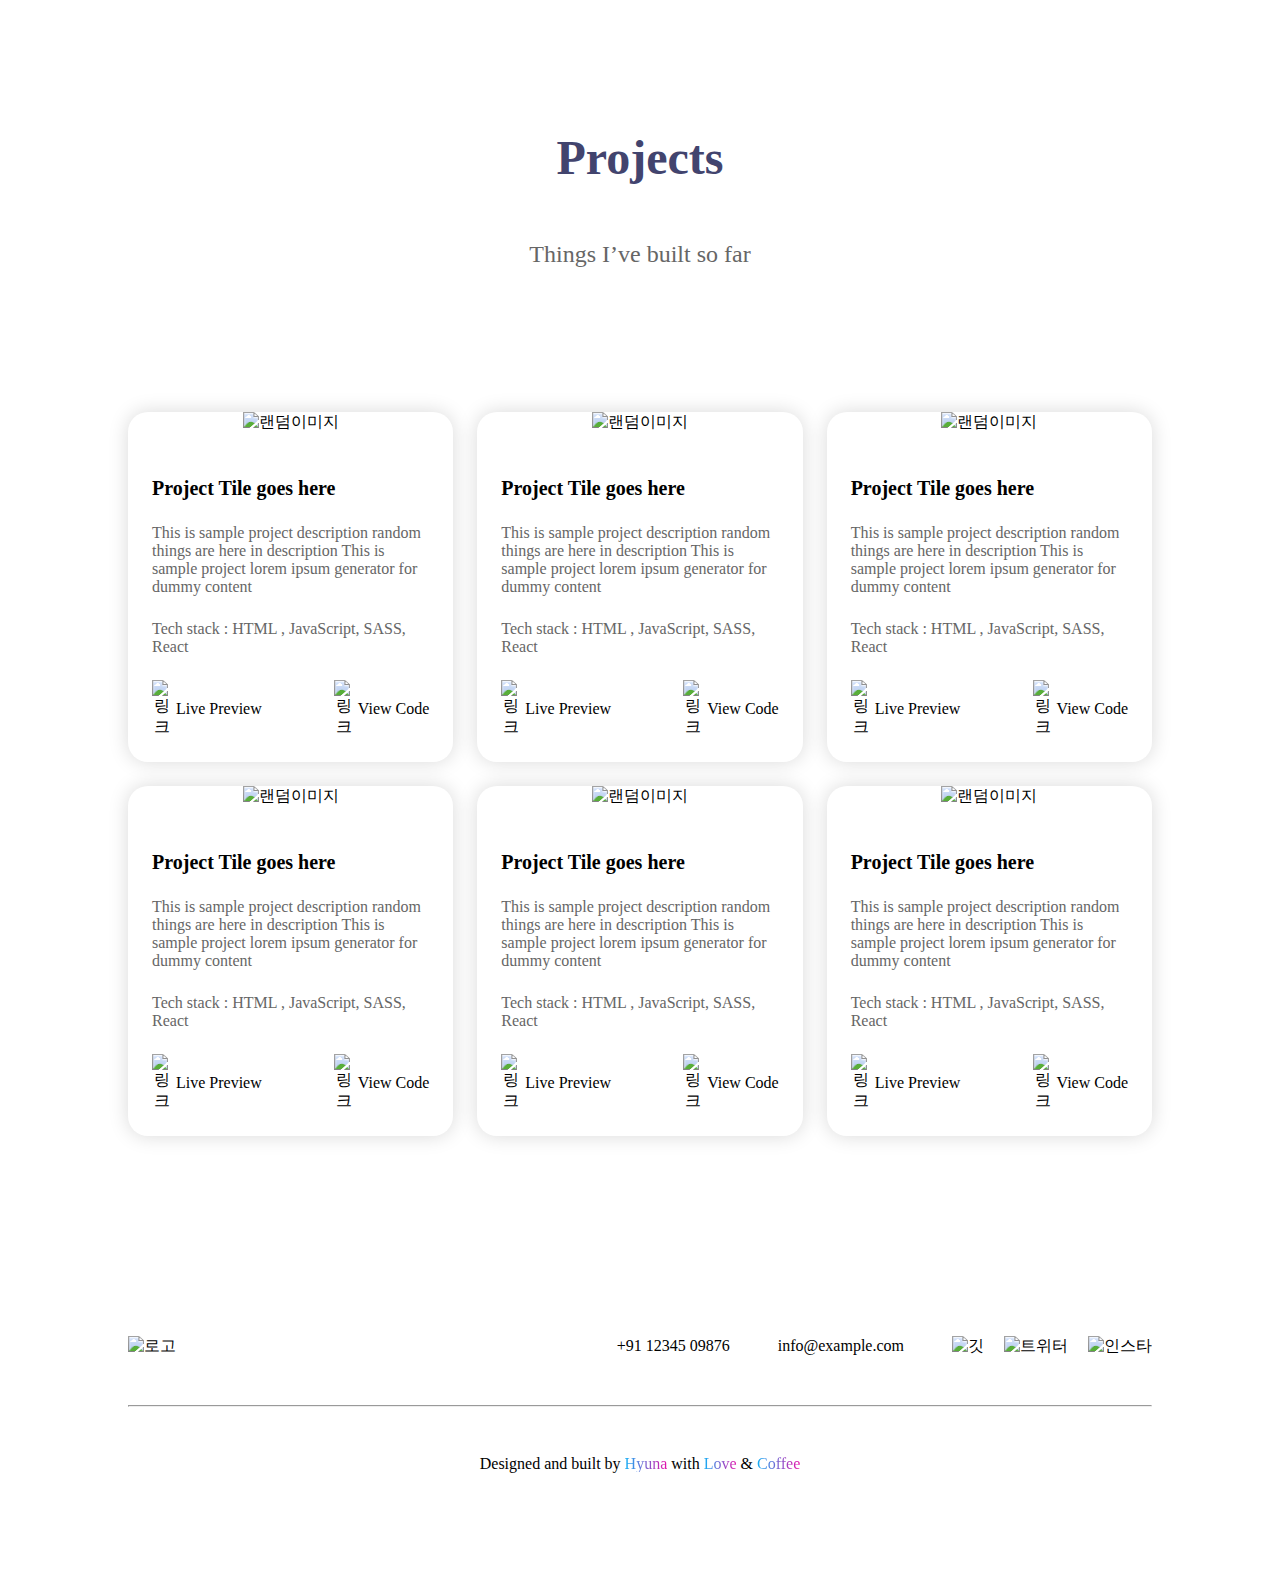
==== commit feb7c22b: "feat: nav link 연결" ====
--- a/page.html
+++ b/page.html
@@ -12,10 +12,10 @@
       <img src="./img/logo 1.svg" alt="로고" width="80" />
       <div>
         <span><a href="">Home</a></span>
-        <span><a href="">About</a></span>
-        <span><a href="">Tech Stack</a></span>
-        <span><a href="">Projects</a></span>
-        <span><a href="">Contact</a></span>
+        <span><a href="#about">About</a></span>
+        <span><a href="#techstack">Tech Stack</a></span>
+        <span><a href="#projects">Projects</a></span>
+        <span><a href="#contact">Contact</a></span>
       </div>
       <div>
         <img src="./img/git.svg" alt="깃" />
@@ -24,7 +24,7 @@
       </div>
     </header>
 
-    <div class="profile">
+    <div class="profile" id="about">
       <div>
         <h1 class="hi">
           Hi 👋, <br />
@@ -35,7 +35,7 @@
       <img src="./img/수달.png" alt="수달" />
     </div>
 
-    <div class="tech">
+    <div class="tech" id="techstack">
       <h1 class="title">My Tech Stack</h1>
       <h3 class="des">Technologies I’ve been working with recently</h3>
       <div class="stackimg">
@@ -54,7 +54,7 @@
       </div>
     </div>
 
-    <div class="projects">
+    <div class="projects" id="projects">
       <h1 class="title">Projects</h1>
       <h3 class="des">Things I’ve built so far</h3>
       <div class="project">
@@ -224,7 +224,7 @@
     </div>
 
     <footer>
-      <div class="info">
+      <div class="info" id="contact">
         <img src="./img/logo 2.svg" alt="로고" width="80px" />
         <div>
           <span>+91 12345 09876</span>
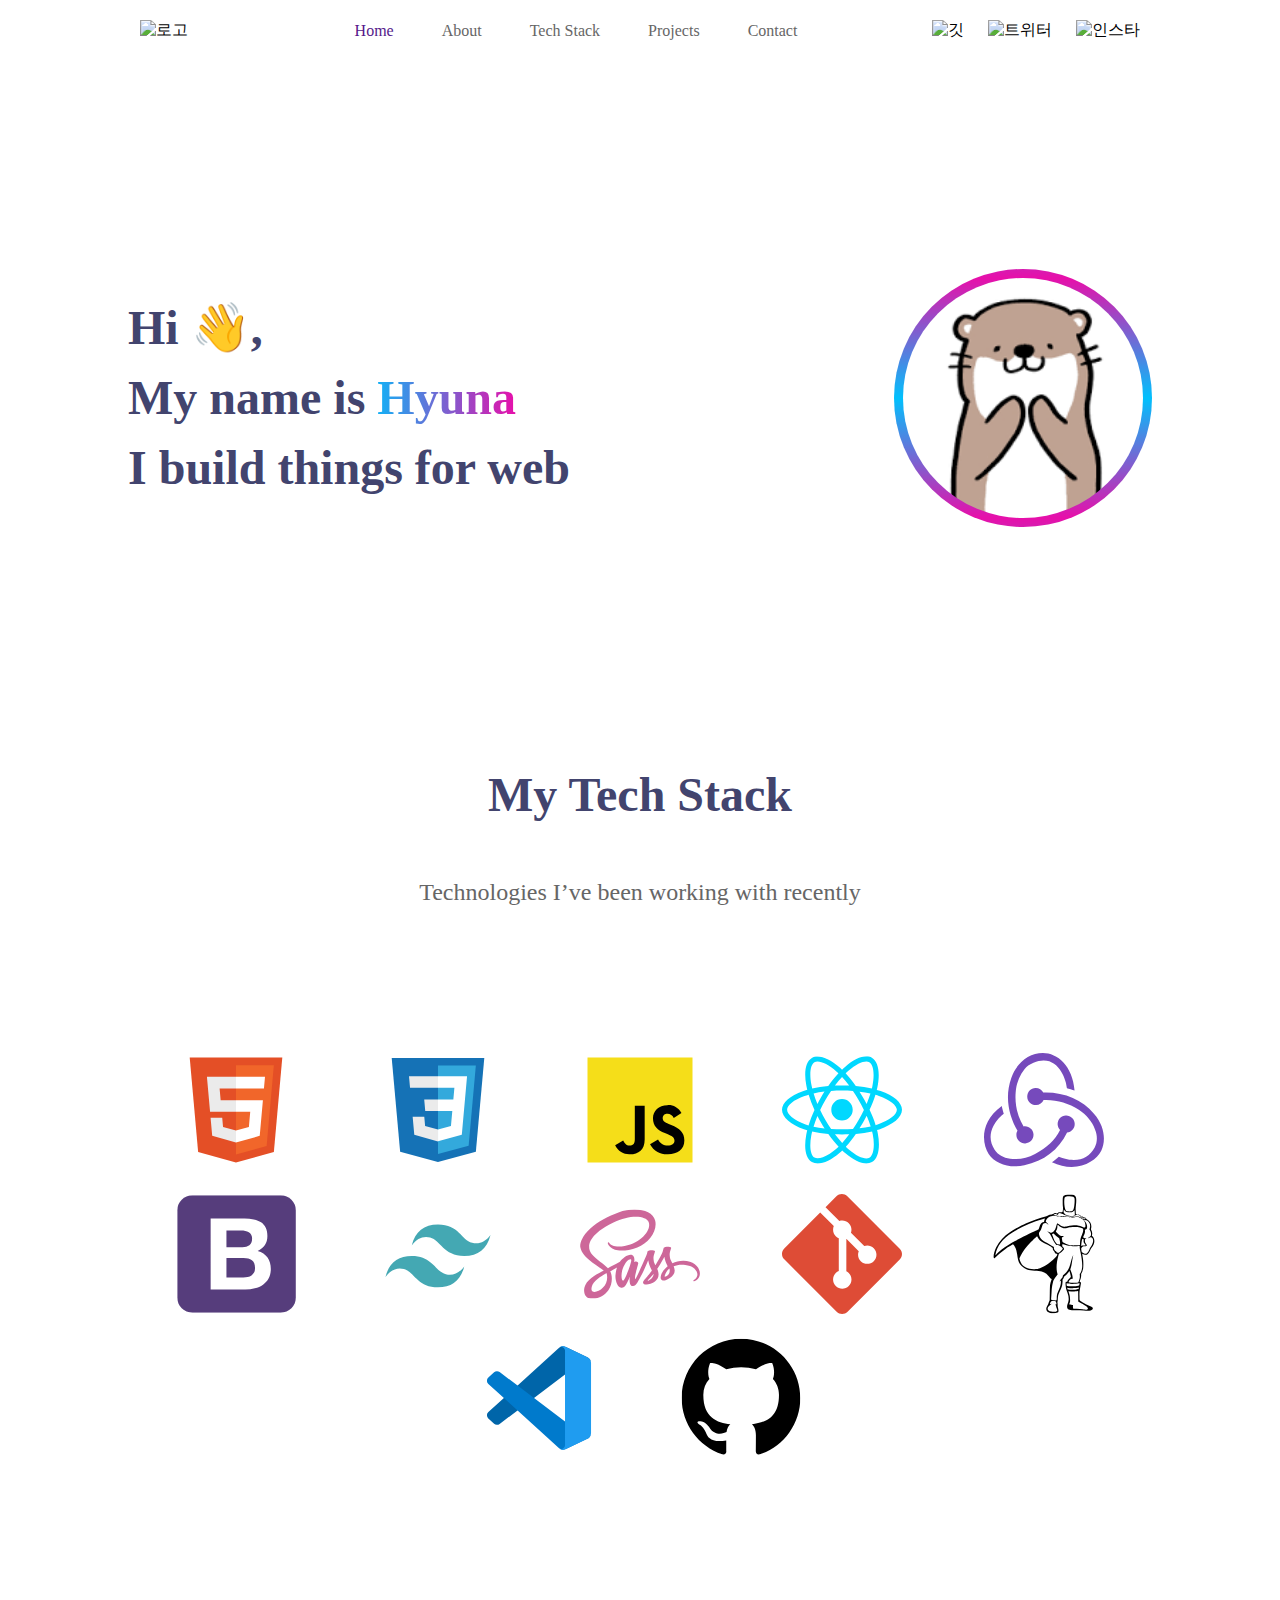
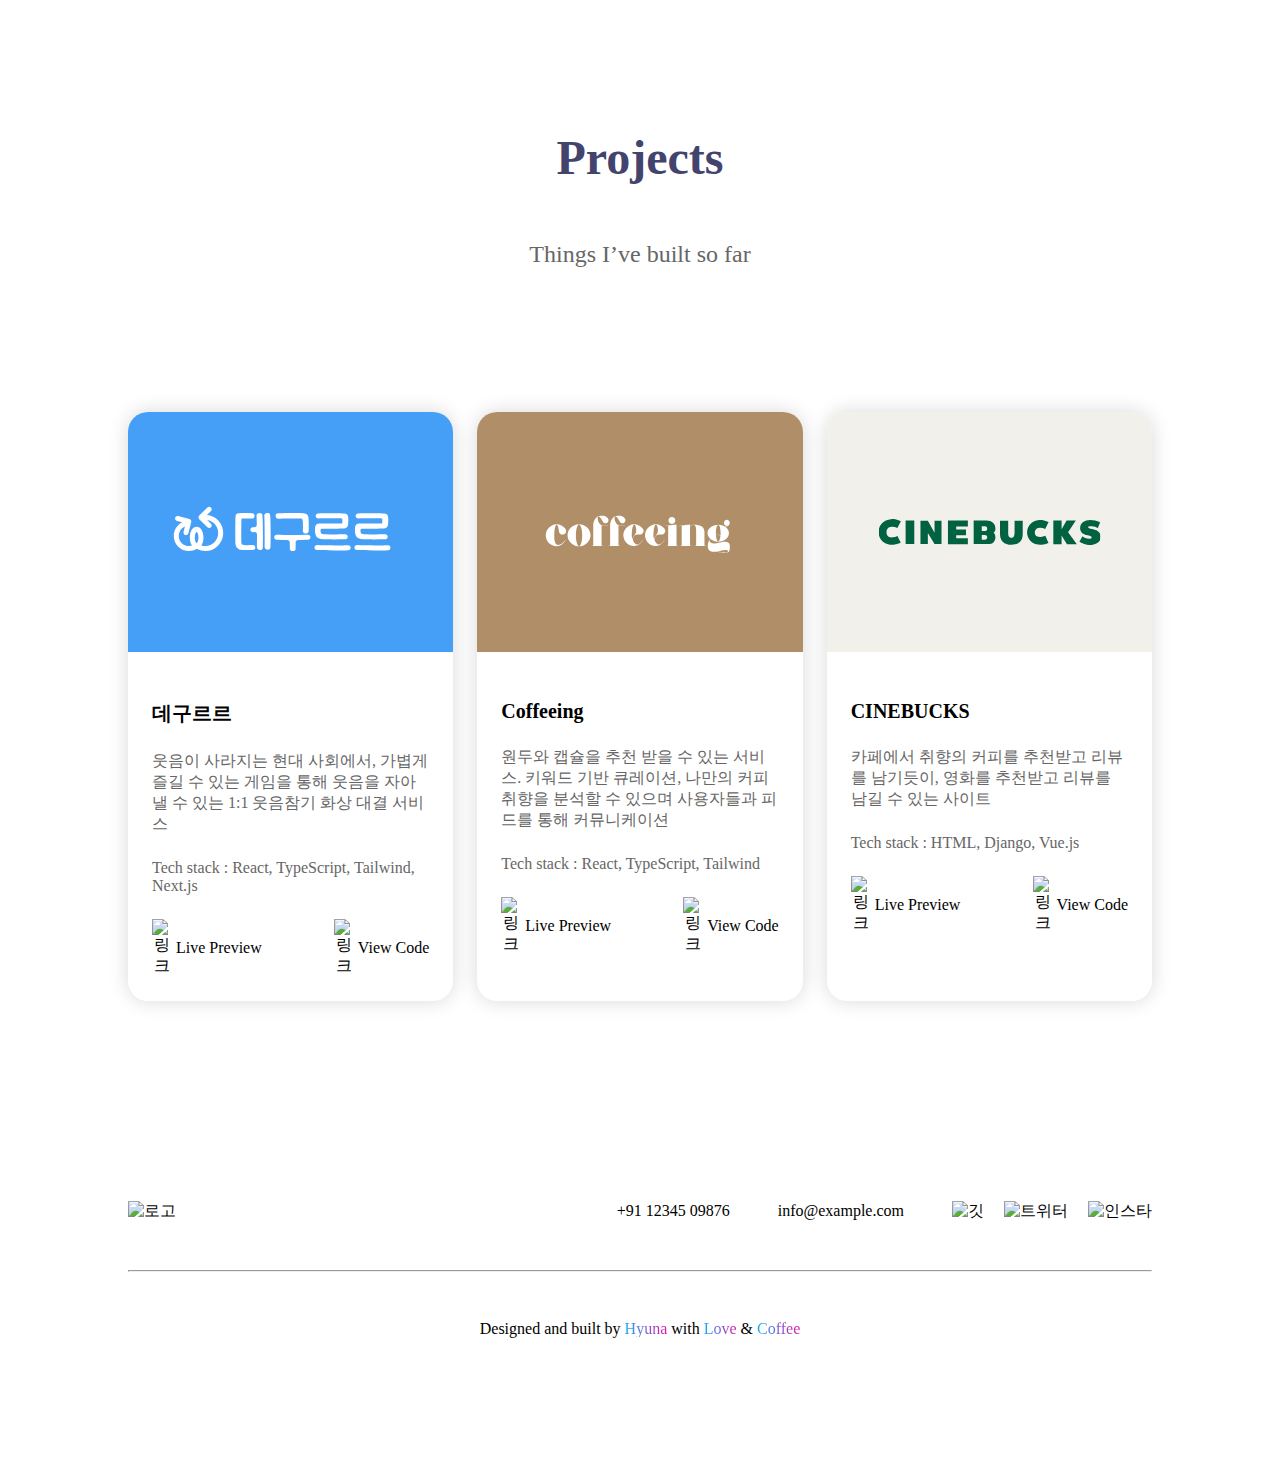
==== commit 299daeb2: "update: 내 프로젝트들 연결" ====
--- a/page.html
+++ b/page.html
@@ -62,6 +62,99 @@
           <img
             width="100%"
             height="240px"
+            src="./img/dgrrlogo.svg"
+            alt="데구르르로고"
+          />
+          <div class="content">
+            <p class="contenttitle">데구르르</p>
+            <p class="contentdes">
+              웃음이 사라지는 현대 사회에서, 가볍게 즐길 수 있는 게임을 통해
+              웃음을 자아낼 수 있는 1:1 웃음참기 화상 대결 서비스
+            </p>
+            <p class="contentts">
+              Tech stack : React, TypeScript, Tailwind, Next.js
+            </p>
+            <div class="links">
+              <div>
+                <img src="./img/link.svg" alt="링크" width="20" />
+                <a href="#" style="color: black"> Live Preview </a>
+              </div>
+              <div>
+                <img src="./img/git.svg" alt="링크" width="20" />
+                <a href="https://github.com/TEAM-DGRR" style="color: black">
+                  View Code
+                </a>
+              </div>
+            </div>
+          </div>
+        </div>
+        <div class="card">
+          <img
+            width="100%"
+            height="240px"
+            src="./img/coffeeinglogo.svg"
+            alt="커피잉로고"
+          />
+          <div class="content">
+            <p class="contenttitle">Coffeeing</p>
+            <p class="contentdes">
+              원두와 캡슐을 추천 받을 수 있는 서비스. 키워드 기반 큐레이션,
+              나만의 커피 취향을 분석할 수 있으며 사용자들과 피드를 통해
+              커뮤니케이션
+            </p>
+            <p class="contentts">Tech stack : React, TypeScript, Tailwind</p>
+            <div class="links">
+              <div>
+                <img src="./img/link.svg" alt="링크" width="20" />
+                <a href="#" style="color: black"> Live Preview </a>
+              </div>
+              <div>
+                <img src="./img/git.svg" alt="링크" width="20" />
+                <a
+                  href="https://github.com/onebean-hyeonbean-coffeebean/coffeeing"
+                  style="color: black"
+                >
+                  View Code
+                </a>
+              </div>
+            </div>
+          </div>
+        </div>
+        <div class="card">
+          <img
+            width="100%"
+            height="240px"
+            src="./img/cinebuckslogo.svg"
+            alt="시네벅스로고"
+          />
+          <div class="content">
+            <p class="contenttitle">CINEBUCKS</p>
+            <p class="contentdes">
+              카페에서 취향의 커피를 추천받고 리뷰를 남기듯이, 영화를 추천받고
+              리뷰를 남길 수 있는 사이트
+            </p>
+            <p class="contentts">Tech stack : HTML, Django, Vue.js</p>
+            <div class="links">
+              <div>
+                <img src="./img/link.svg" alt="링크" width="20" />
+                <a href="#" style="color: black"> Live Preview </a>
+              </div>
+              <div>
+                <img src="./img/git.svg" alt="링크" width="20" />
+                <a
+                  href="https://github.com/hyuna333/movie_recommand_site"
+                  style="color: black"
+                >
+                  View Code
+                </a>
+              </div>
+            </div>
+          </div>
+        </div>
+        <!-- <div class="card">
+          <img
+            width="100%"
+            height="240px"
             src="https://source.unsplash.com/random/?programming"
             alt="랜덤이미지"
           />
@@ -138,88 +231,7 @@
               </div>
             </div>
           </div>
-        </div>
-        <div class="card">
-          <img
-            width="100%"
-            height="240px"
-            src="https://source.unsplash.com/random/?programming"
-            alt="랜덤이미지"
-          />
-          <div class="content">
-            <p class="contenttitle">Project Tile goes here</p>
-            <p class="contentdes">
-              This is sample project description random things are here in
-              description This is sample project lorem ipsum generator for dummy
-              content
-            </p>
-            <p class="contentts">Tech stack : HTML , JavaScript, SASS, React</p>
-            <div class="links">
-              <div>
-                <img src="./img/link.svg" alt="링크" width="20" />
-                <a href="#" style="color: black"> Live Preview </a>
-              </div>
-              <div>
-                <img src="./img/git.svg" alt="링크" width="20" />
-                <a href="#" style="color: black"> View Code </a>
-              </div>
-            </div>
-          </div>
-        </div>
-        <div class="card">
-          <img
-            width="100%"
-            height="240px"
-            src="https://source.unsplash.com/random/?programming"
-            alt="랜덤이미지"
-          />
-          <div class="content">
-            <p class="contenttitle">Project Tile goes here</p>
-            <p class="contentdes">
-              This is sample project description random things are here in
-              description This is sample project lorem ipsum generator for dummy
-              content
-            </p>
-            <p class="contentts">Tech stack : HTML , JavaScript, SASS, React</p>
-            <div class="links">
-              <div>
-                <img src="./img/link.svg" alt="링크" width="20" />
-                <a href="#" style="color: black"> Live Preview </a>
-              </div>
-              <div>
-                <img src="./img/git.svg" alt="링크" width="20" />
-                <a href="#" style="color: black"> View Code </a>
-              </div>
-            </div>
-          </div>
-        </div>
-        <div class="card">
-          <img
-            width="100%"
-            height="240px"
-            src="https://source.unsplash.com/random/?programming"
-            alt="랜덤이미지"
-          />
-          <div class="content">
-            <p class="contenttitle">Project Tile goes here</p>
-            <p class="contentdes">
-              This is sample project description random things are here in
-              description This is sample project lorem ipsum generator for dummy
-              content
-            </p>
-            <p class="contentts">Tech stack : HTML , JavaScript, SASS, React</p>
-            <div class="links">
-              <div>
-                <img src="./img/link.svg" alt="링크" width="20" />
-                <a href="#" style="color: black"> Live Preview </a>
-              </div>
-              <div>
-                <img src="./img/git.svg" alt="링크" width="20" />
-                <a href="#" style="color: black"> View Code </a>
-              </div>
-            </div>
-          </div>
-        </div>
+        </div> -->
       </div>
     </div>
 
--- a/page.css
+++ b/page.css
@@ -9,6 +9,7 @@
 body {
   margin-left: 10%;
   margin-right: 10%;
+  max-width: 1500px;
 }
 
 body * {
@@ -104,6 +105,9 @@
   overflow: hidden;
 }
 
+.card img {
+  object-fit: cover;
+}
 .links {
   display: flex;
   justify-content: space-between;
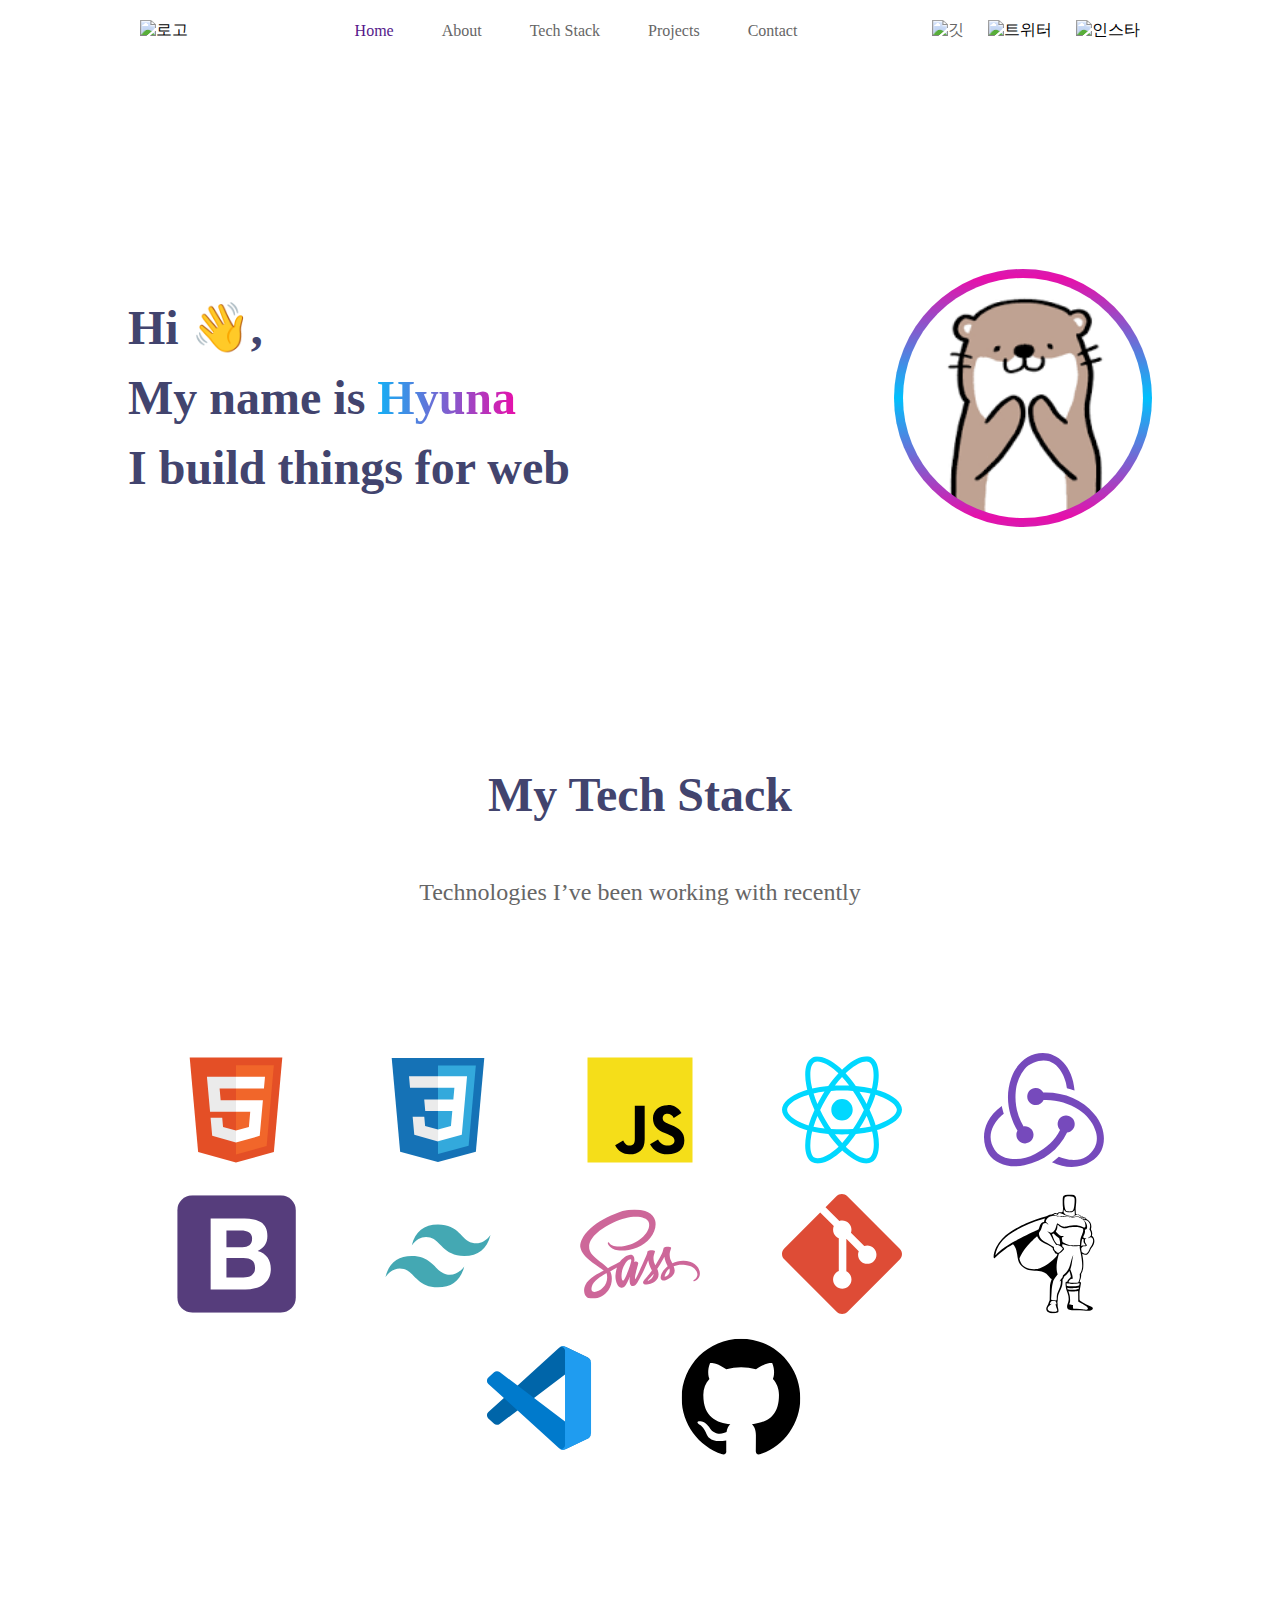
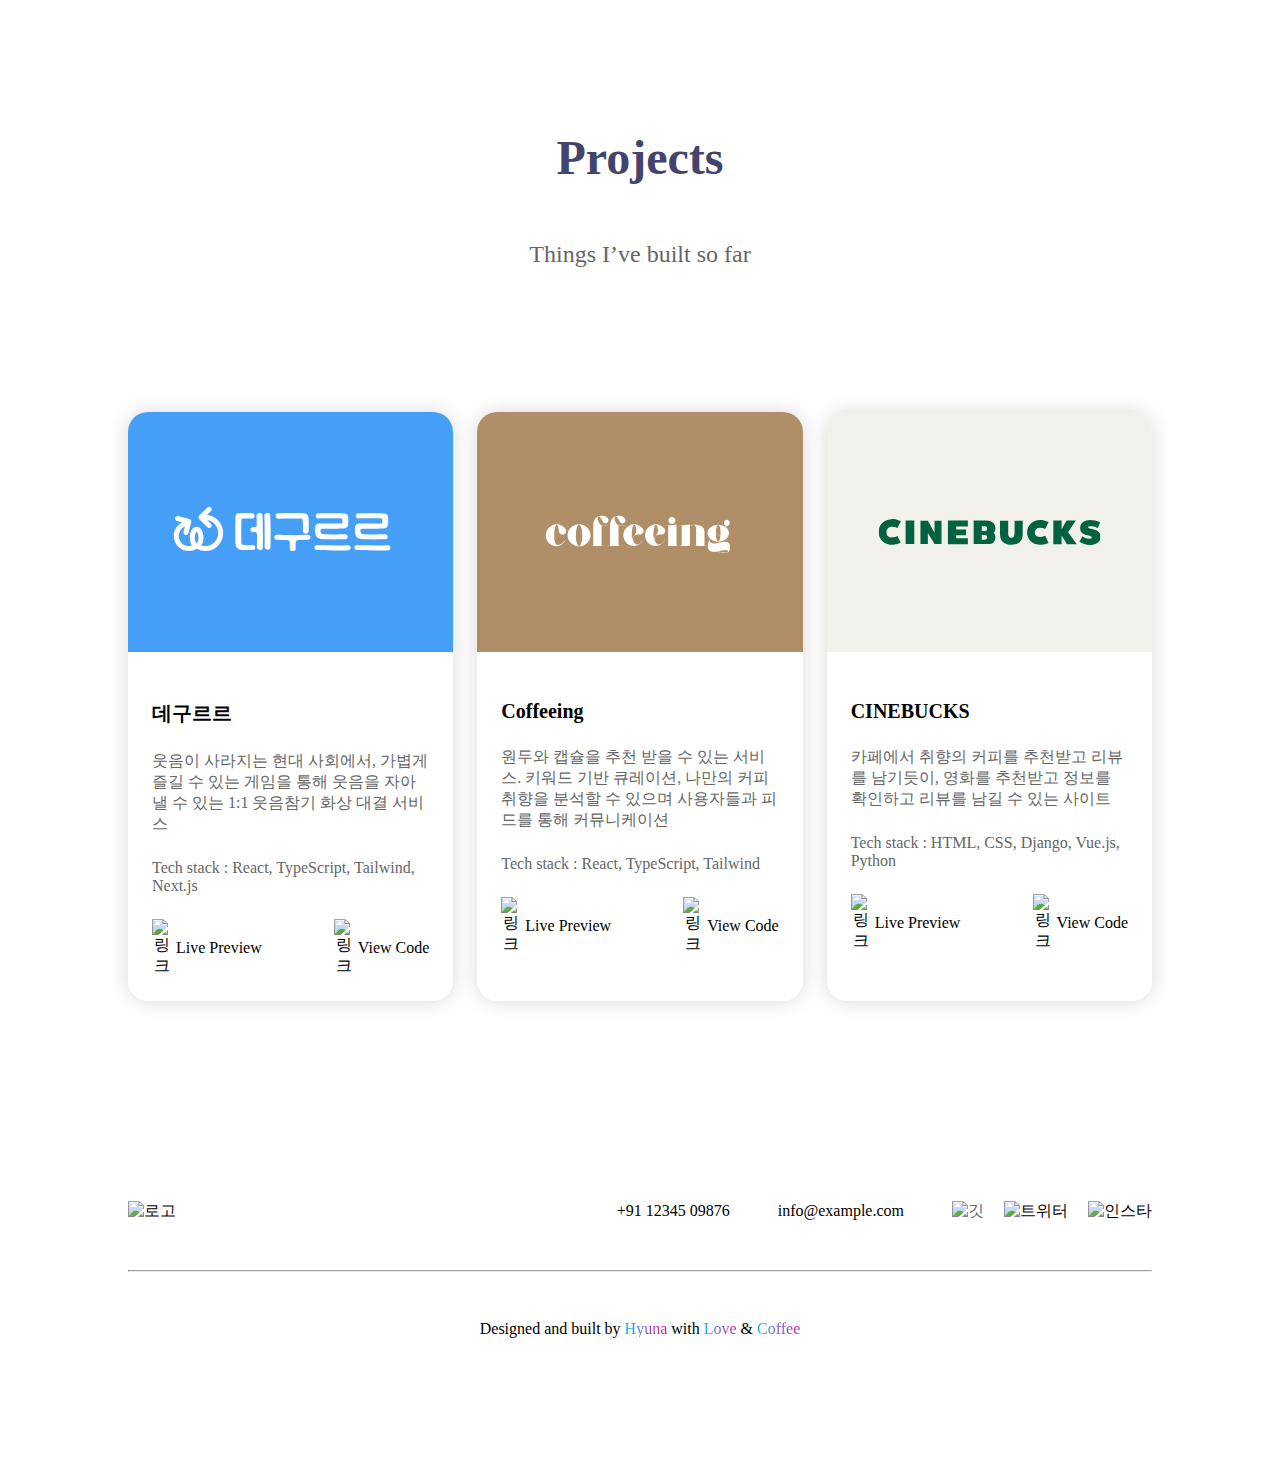
==== commit 80975ad1: "feat: 깃허브 연결" ====
--- a/page.html
+++ b/page.html
@@ -18,7 +18,9 @@
         <span><a href="#contact">Contact</a></span>
       </div>
       <div>
-        <img src="./img/git.svg" alt="깃" />
+        <a href="https://github.com/hyuna333">
+          <img src="./img/git.svg" alt="깃" />
+        </a>
         <img src="./img/x.svg" alt="트위터" />
         <img src="./img/insta.svg" alt="인스타" />
       </div>
@@ -131,9 +133,11 @@
             <p class="contenttitle">CINEBUCKS</p>
             <p class="contentdes">
               카페에서 취향의 커피를 추천받고 리뷰를 남기듯이, 영화를 추천받고
-              리뷰를 남길 수 있는 사이트
-            </p>
-            <p class="contentts">Tech stack : HTML, Django, Vue.js</p>
+              정보를 확인하고 리뷰를 남길 수 있는 사이트
+            </p>
+            <p class="contentts">
+              Tech stack : HTML, CSS, Django, Vue.js, Python
+            </p>
             <div class="links">
               <div>
                 <img src="./img/link.svg" alt="링크" width="20" />
@@ -242,7 +246,9 @@
           <span>+91 12345 09876</span>
           <span>info@example.com</span>
           <div>
-            <img src="./img/git.svg" alt="깃" />
+            <a href="https://github.com/hyuna333">
+              <img src="./img/git.svg" alt="깃" />
+            </a>
             <img src="./img/x.svg" alt="트위터" />
             <img src="./img/insta.svg" alt="인스타" />
           </div>
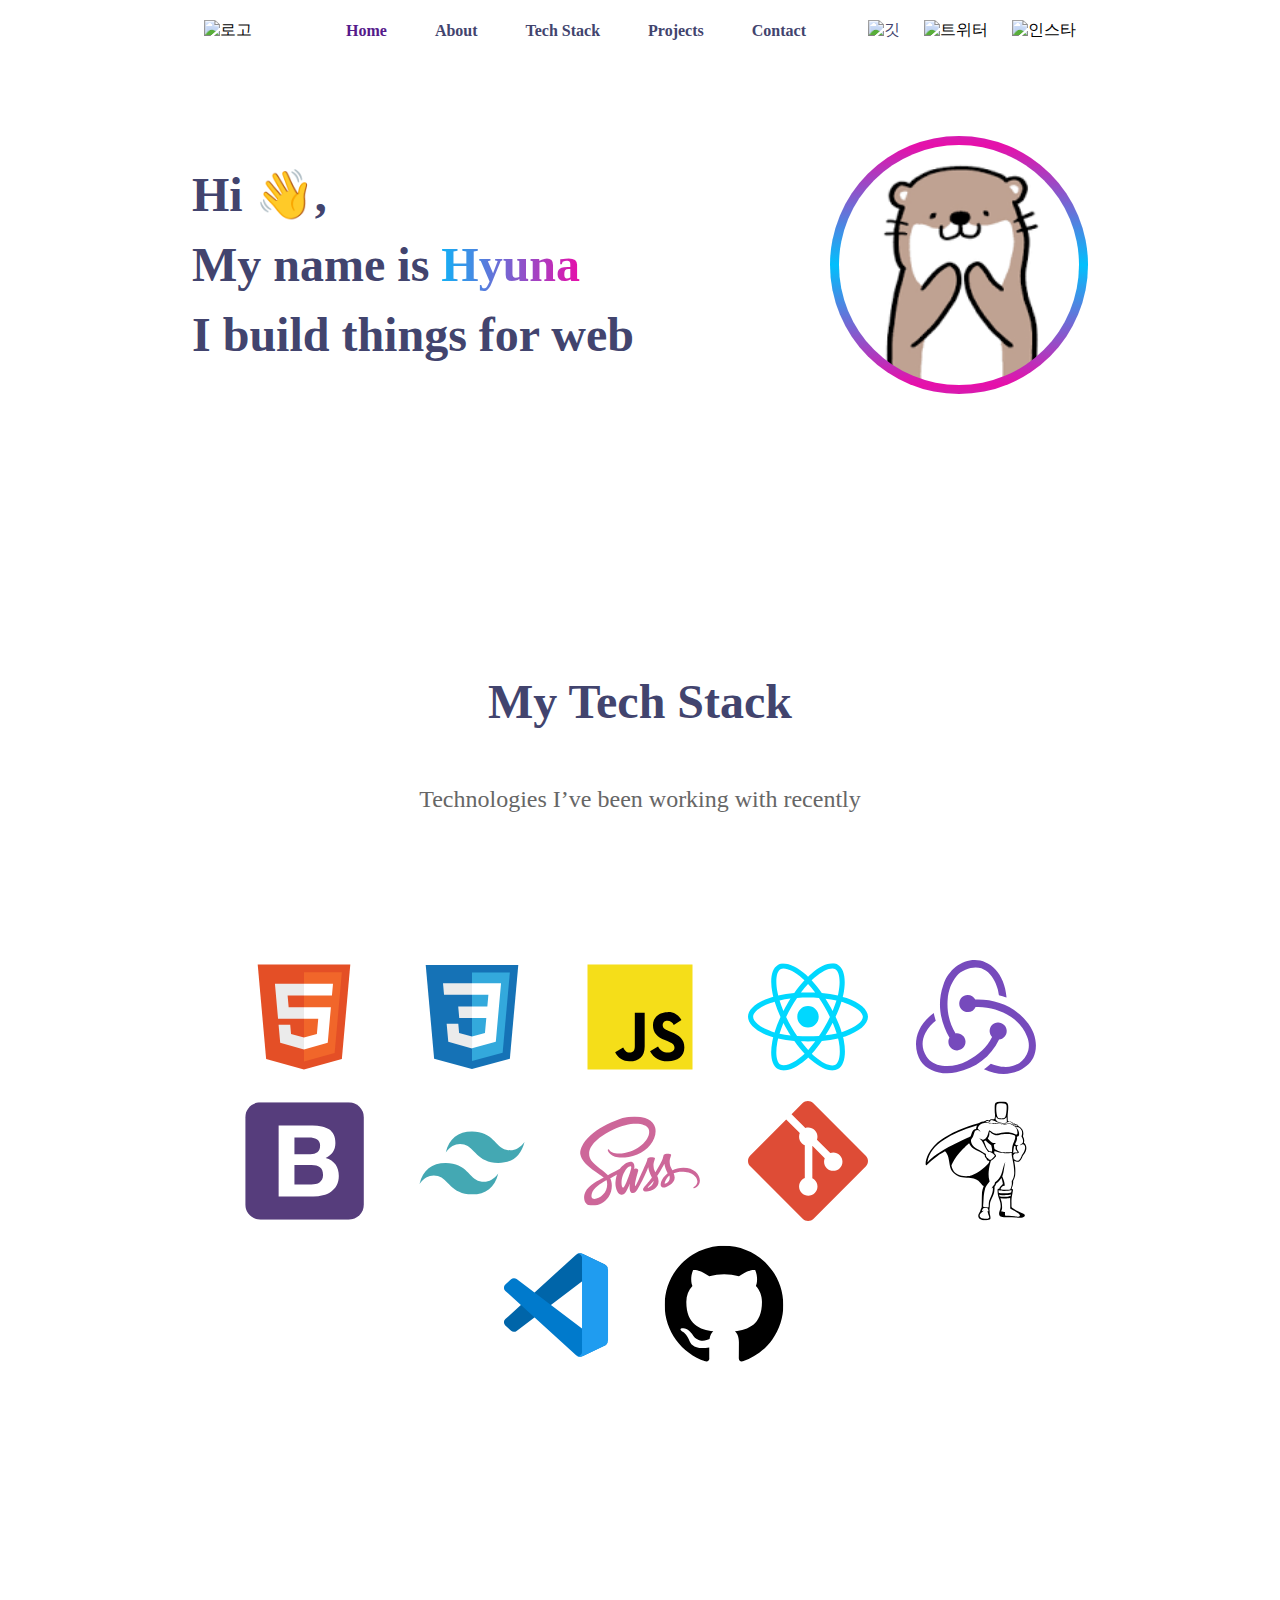
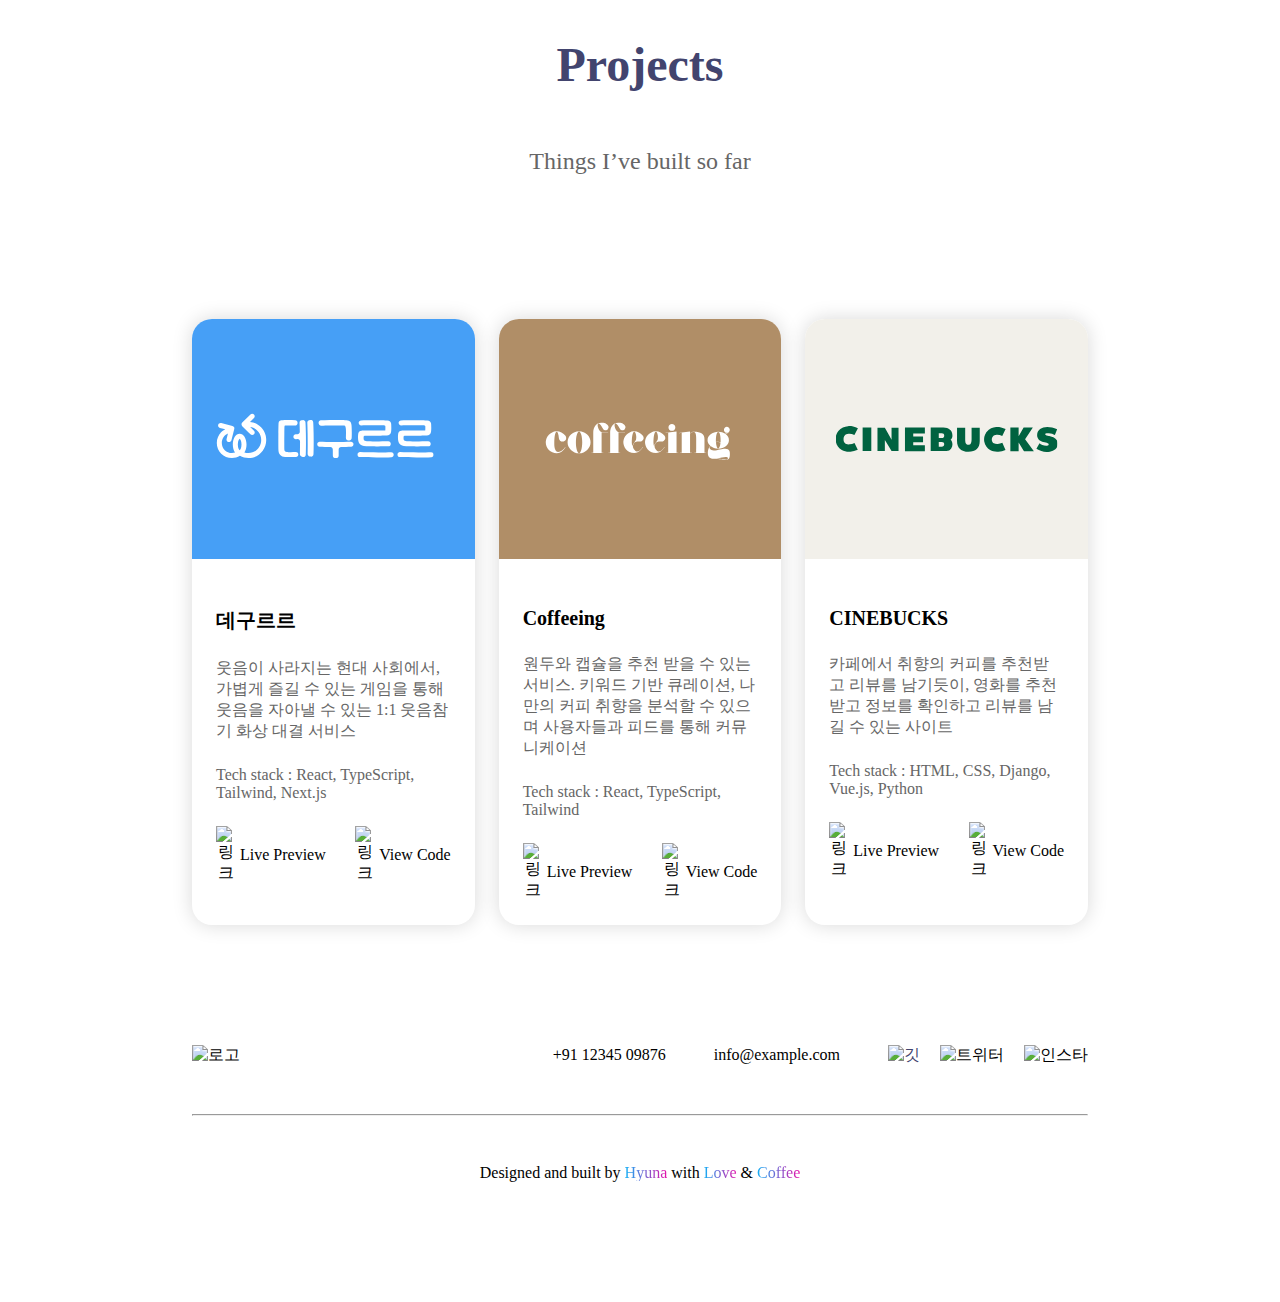
==== commit 5fbb5652: "feat: 반응형 미디어쿼리 추가" ====
--- a/page.html
+++ b/page.html
@@ -6,18 +6,19 @@
     <title>Profile</title>
     <link rel="stylesheet" href="reset.css" />
     <link rel="stylesheet" href="page.css" />
+    <link rel="stylesheet" href="pagemobile.css" />
   </head>
   <body>
     <header>
       <img src="./img/logo 1.svg" alt="로고" width="80" />
-      <div>
-        <span><a href="">Home</a></span>
+      <div class="menu">
+        <span class="mobile"><a href="">Home</a></span>
         <span><a href="#about">About</a></span>
         <span><a href="#techstack">Tech Stack</a></span>
         <span><a href="#projects">Projects</a></span>
         <span><a href="#contact">Contact</a></span>
       </div>
-      <div>
+      <div class="mobile">
         <a href="https://github.com/hyuna333">
           <img src="./img/git.svg" alt="깃" />
         </a>
@@ -243,21 +244,22 @@
       <div class="info" id="contact">
         <img src="./img/logo 2.svg" alt="로고" width="80px" />
         <div>
-          <span>+91 12345 09876</span>
-          <span>info@example.com</span>
+          <span class="mobile">+91 12345 09876</span>
+          <span class="mobile">info@example.com</span>
           <div>
             <a href="https://github.com/hyuna333">
               <img src="./img/git.svg" alt="깃" />
             </a>
-            <img src="./img/x.svg" alt="트위터" />
-            <img src="./img/insta.svg" alt="인스타" />
+            <img src="./img/x.svg" alt="트위터" class="mobile" />
+            <img src="./img/insta.svg" alt="인스타" class="mobile" />
           </div>
         </div>
       </div>
       <hr style="margin-bottom: 48px" />
       <div class="last">
         <p>
-          Designed and built by <span>Hyuna</span> with <span>Love</span> &
+          Designed and built <br class="web" />
+          by <span>Hyuna</span> with <span>Love</span> &
           <span>Coffee</span>
         </p>
       </div>
--- a/page.css
+++ b/page.css
@@ -6,9 +6,13 @@
   font-style: normal;
 }
 
+html {
+  scroll-behavior: smooth;
+}
+
 body {
-  margin-left: 10%;
-  margin-right: 10%;
+  margin-left: 15%;
+  margin-right: 15%;
   max-width: 1500px;
 }
 
@@ -17,12 +21,13 @@
 }
 
 header {
-  width: 100%;
+  width: 70%;
   display: flex;
   justify-content: space-between;
   flex-wrap: wrap;
-  margin-bottom: 20px;
-  margin-top: 20px;
+  position: fixed;
+  padding: 12px 0;
+  background: white;
 }
 
 header div {
@@ -36,14 +41,14 @@
 
 header span {
   margin: 0 24px;
-  font-weight: 500;
+  font-weight: 600;
 }
 
 .profile {
   display: flex;
   justify-content: space-between;
   align-items: center;
-  padding: 200px 0;
+  padding: 120px 0;
 }
 
 .profile img {
@@ -57,7 +62,7 @@
 
 .hi {
   color: #42446e;
-  font-weight: 700;
+  font-weight: bold;
   font-size: 48px;
   line-height: 70px;
 }
@@ -70,14 +75,14 @@
 
 .tech {
   text-align: center;
-  padding-bottom: 240px;
+  padding: 120px 0;
 }
 
 .stackimg {
   display: flex;
   justify-content: center;
   flex-wrap: wrap;
-  gap: 8%;
+  gap: 48px;
   row-gap: 24px;
 }
 
@@ -88,6 +93,7 @@
 
 .projects {
   text-align: center;
+  padding: 120px 0;
 }
 
 .project {
@@ -95,7 +101,6 @@
   grid-template-columns: 1fr 1fr 1fr;
   row-gap: 24px;
   column-gap: 24px;
-  margin-bottom: 200px;
 }
 
 .card {
@@ -188,7 +193,7 @@
 }
 
 a:link {
-  color: #666666;
+  color: #42446e;
   text-decoration: none;
 }
 
--- a/pagemobile.css
+++ b/pagemobile.css
@@ -0,0 +1,81 @@
+@media (max-width: 768px) {
+  body {
+    margin: 0;
+    padding: 0 24px;
+  }
+
+  body div {
+    width: 100%;
+  }
+
+  .mobile {
+    display: none;
+  }
+
+  header {
+    display: flex;
+    flex-direction: column;
+    align-items: center;
+    gap: 12px;
+    width: 100vw;
+    left: 0;
+    text-align: center;
+  }
+
+  header span {
+    margin: auto;
+  }
+
+  .menu {
+    width: 100%;
+  }
+
+  .profile {
+    display: flex;
+    flex-direction: column-reverse;
+    align-items: center;
+  }
+
+  .profile div {
+    width: fit-content;
+    margin: auto;
+  }
+
+  .hi {
+    font-size: 24px;
+  }
+
+  .title {
+    font-size: 24px;
+  }
+
+  .des {
+    font-size: 16px;
+  }
+
+  .project {
+    grid-template-columns: 1fr;
+    width: 100%;
+  }
+
+  .content {
+    padding: 24px;
+    width: 100%;
+    box-sizing: border-box;
+  }
+
+  .info {
+    display: flex;
+    justify-content: space-between;
+  }
+
+  .info div {
+    width: fit-content;
+  }
+}
+
+@media (min-width: 769px) {
+  .web {
+    display: none;
+  }
+}
